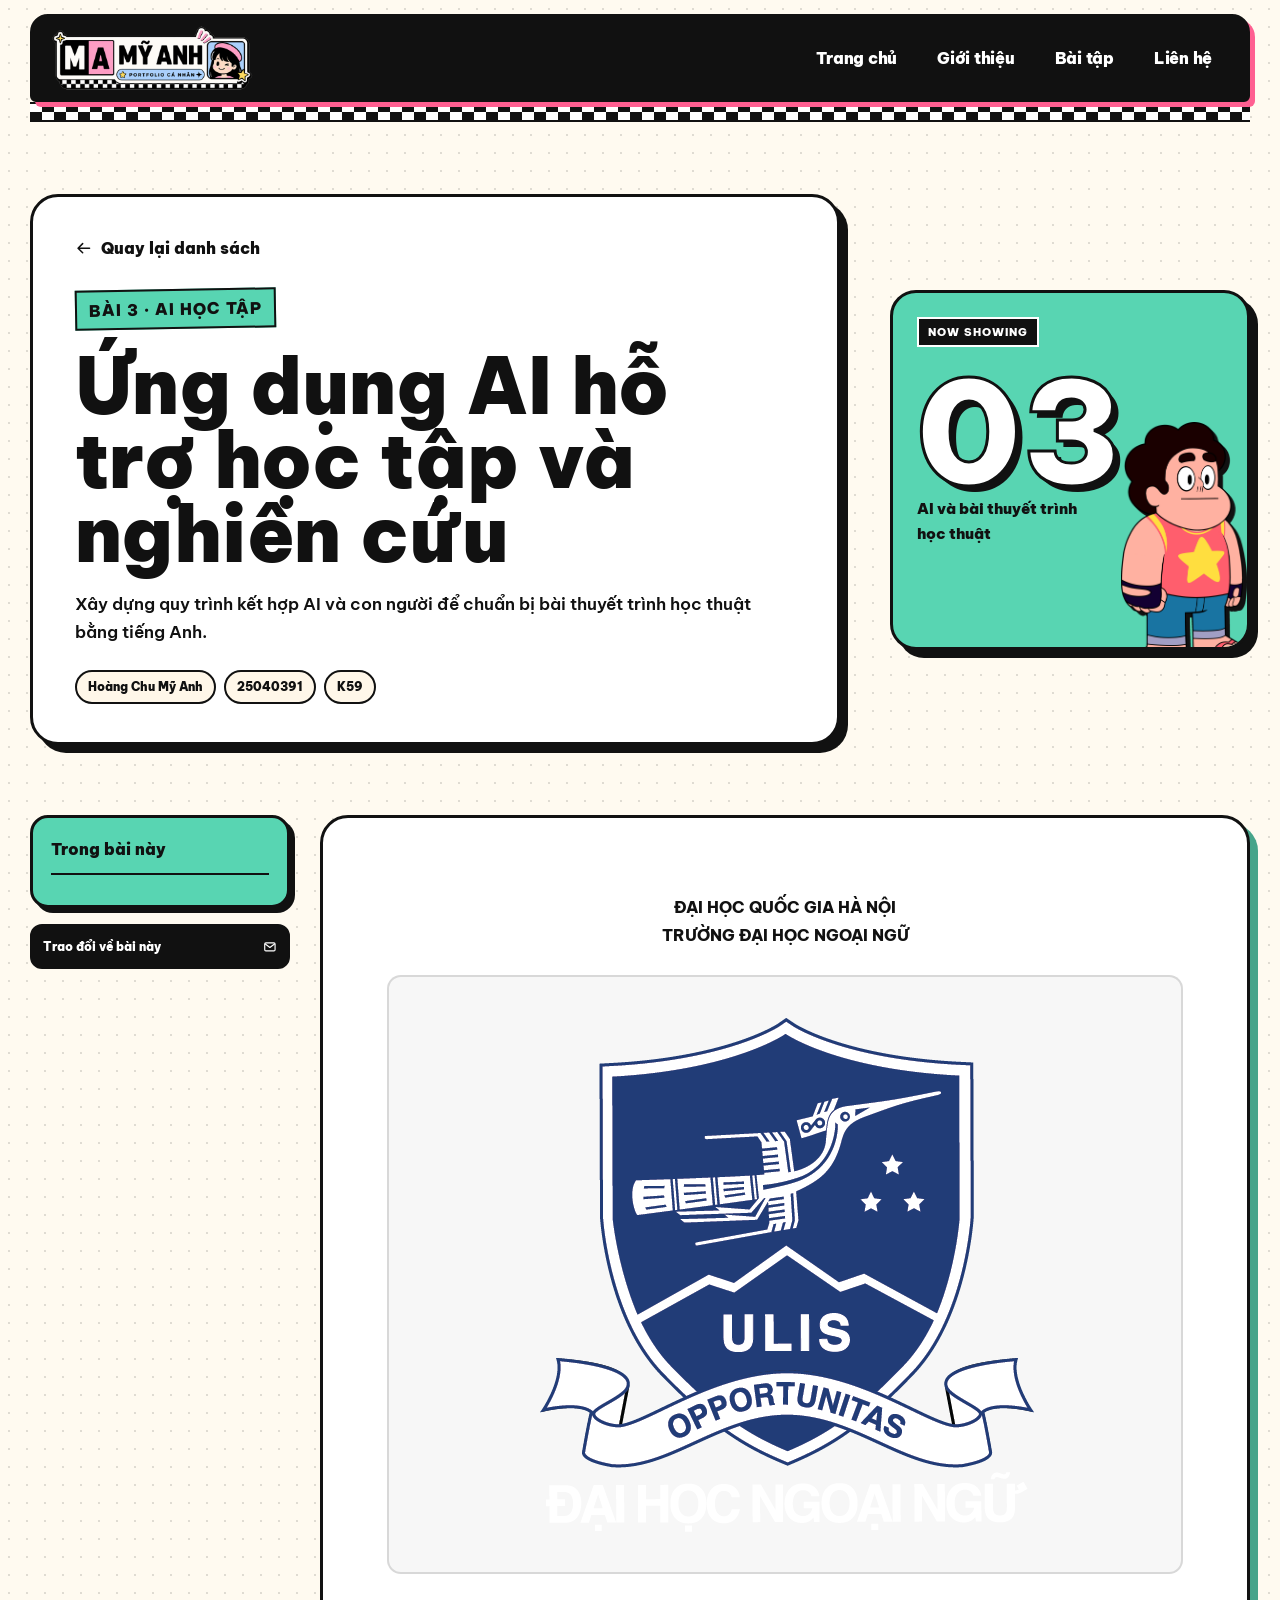
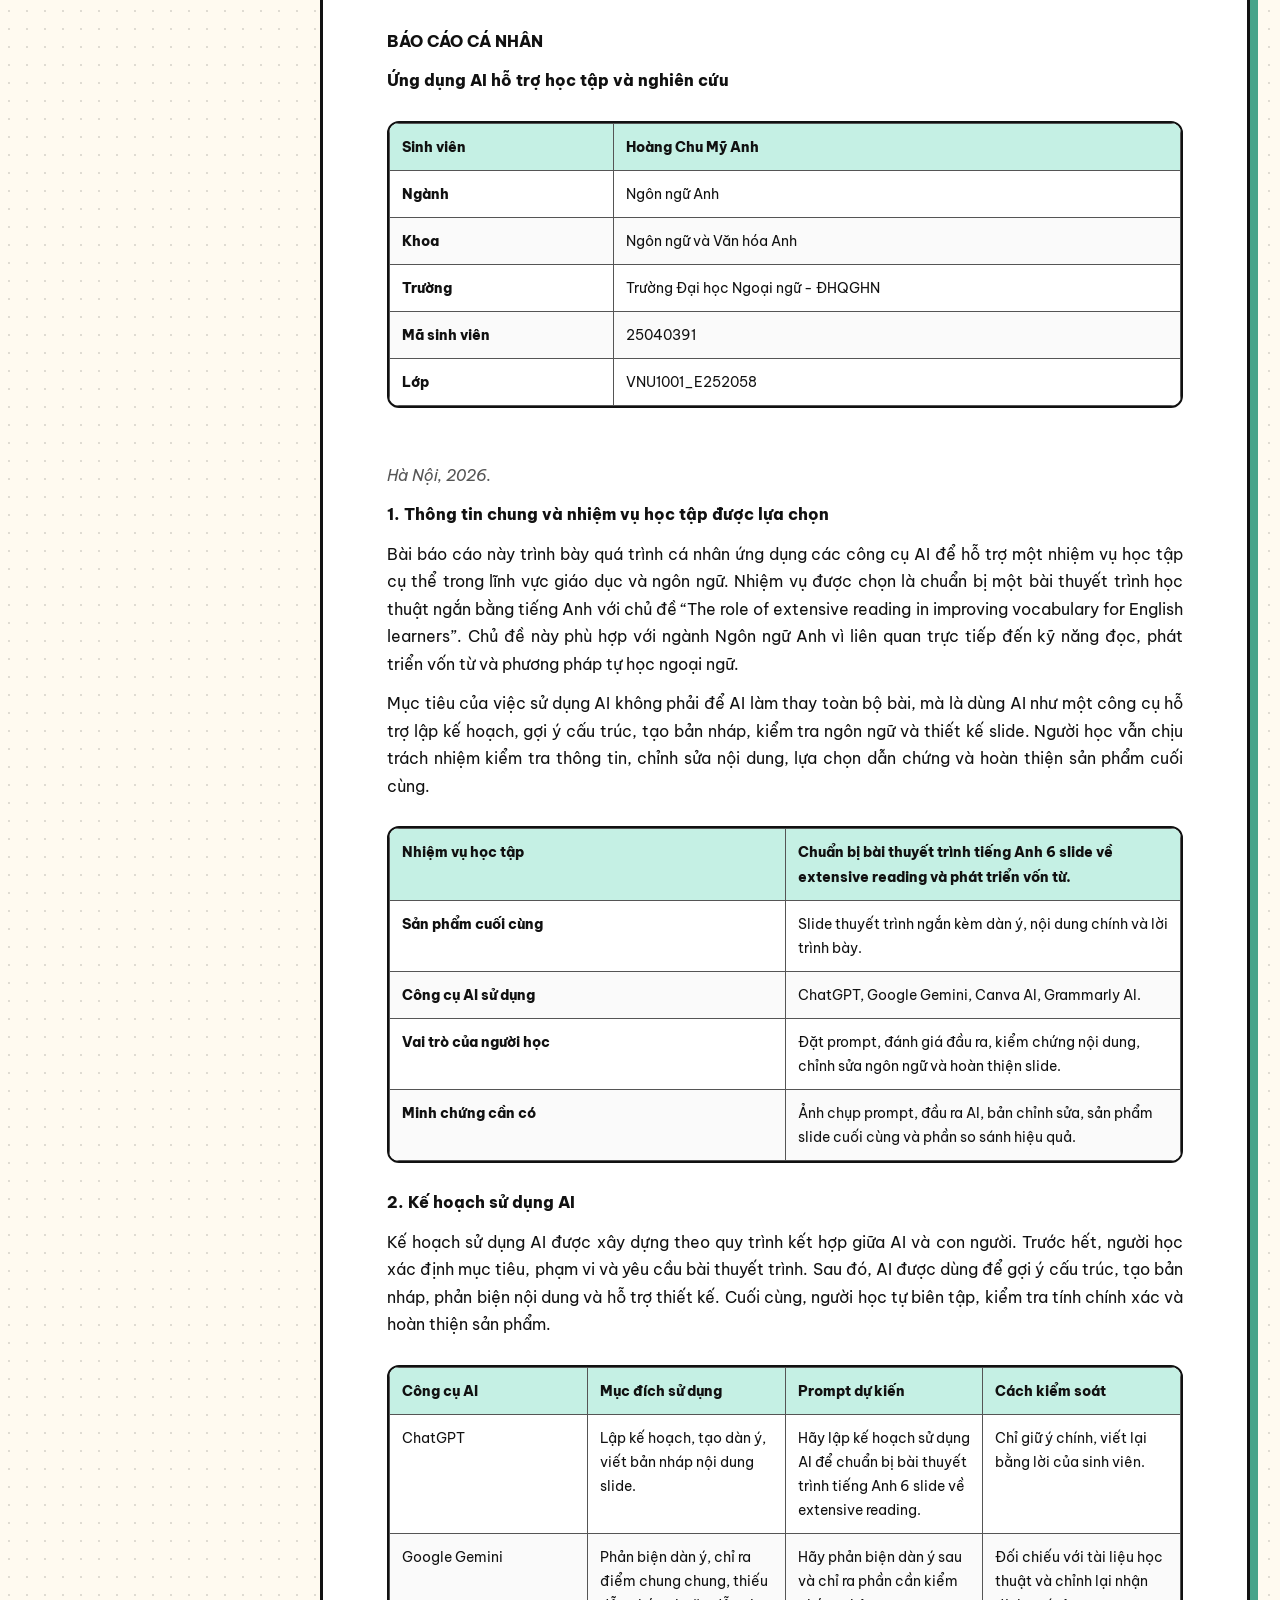
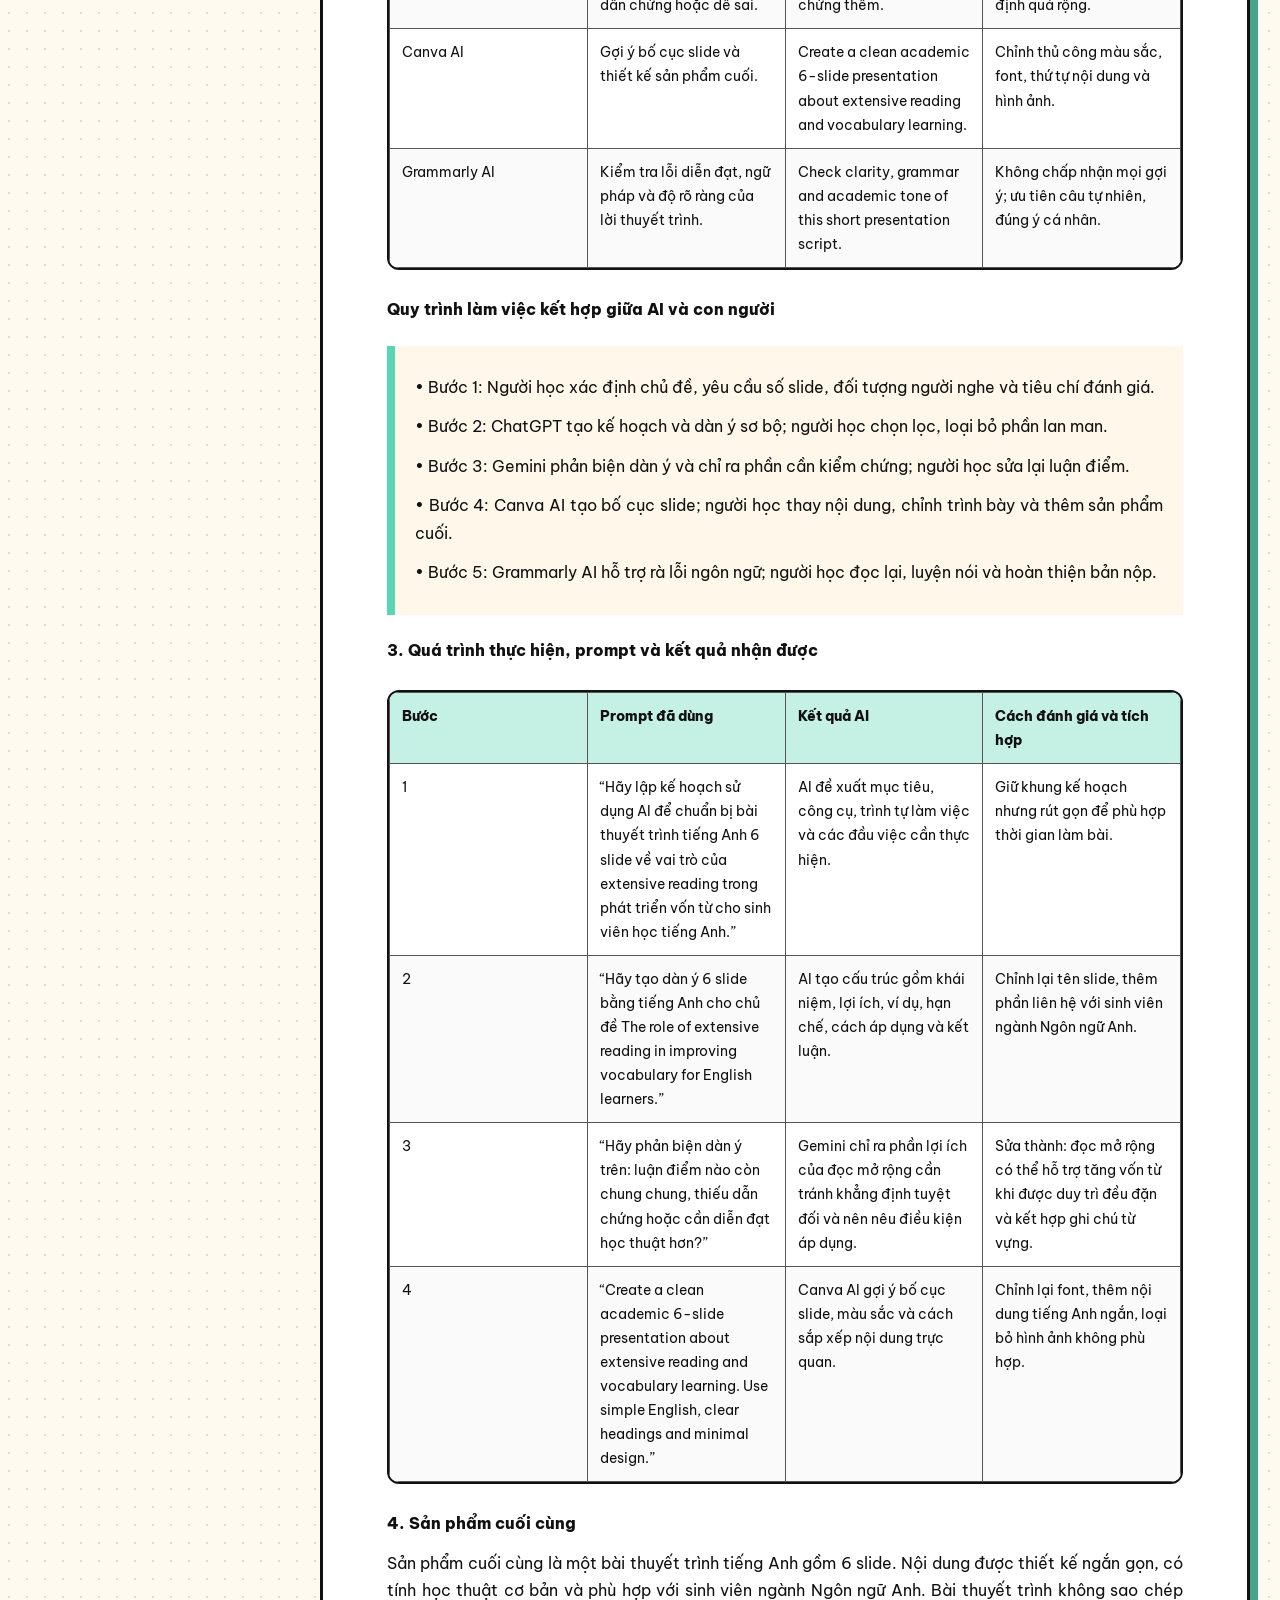
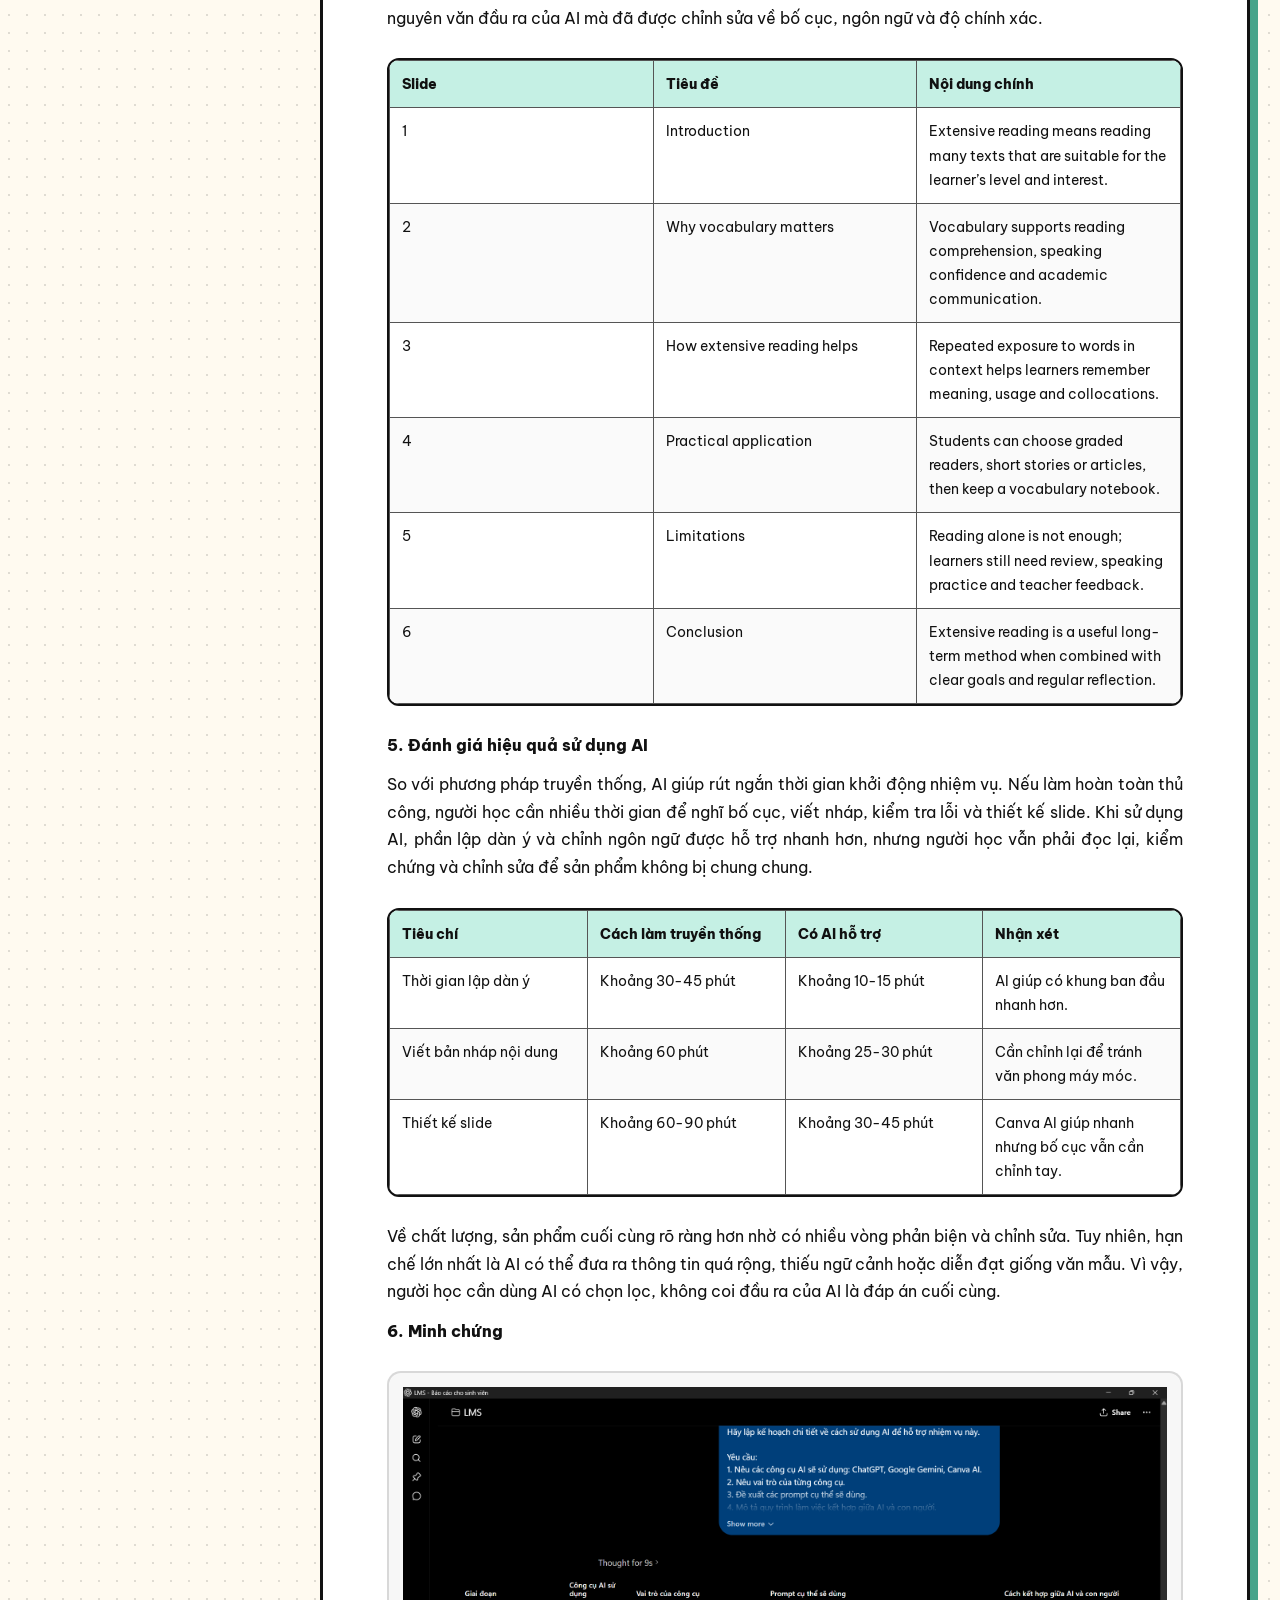
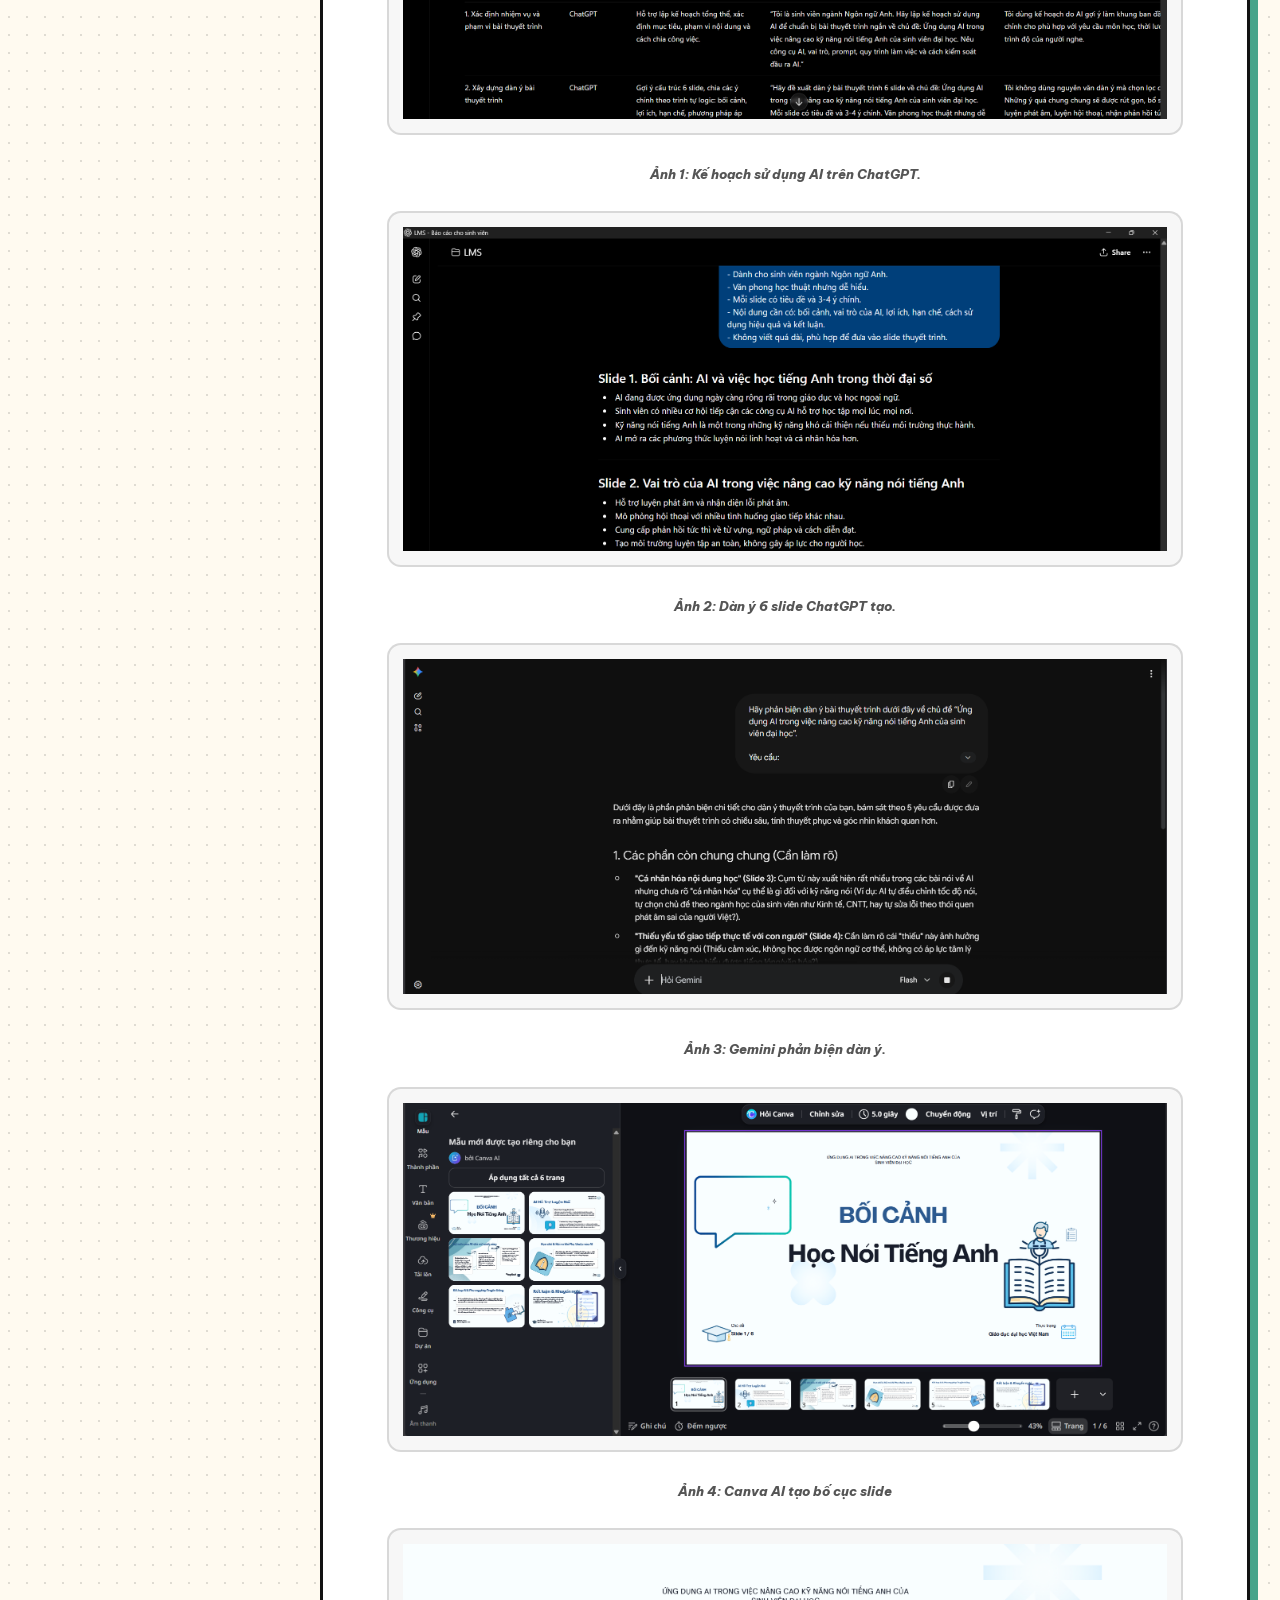
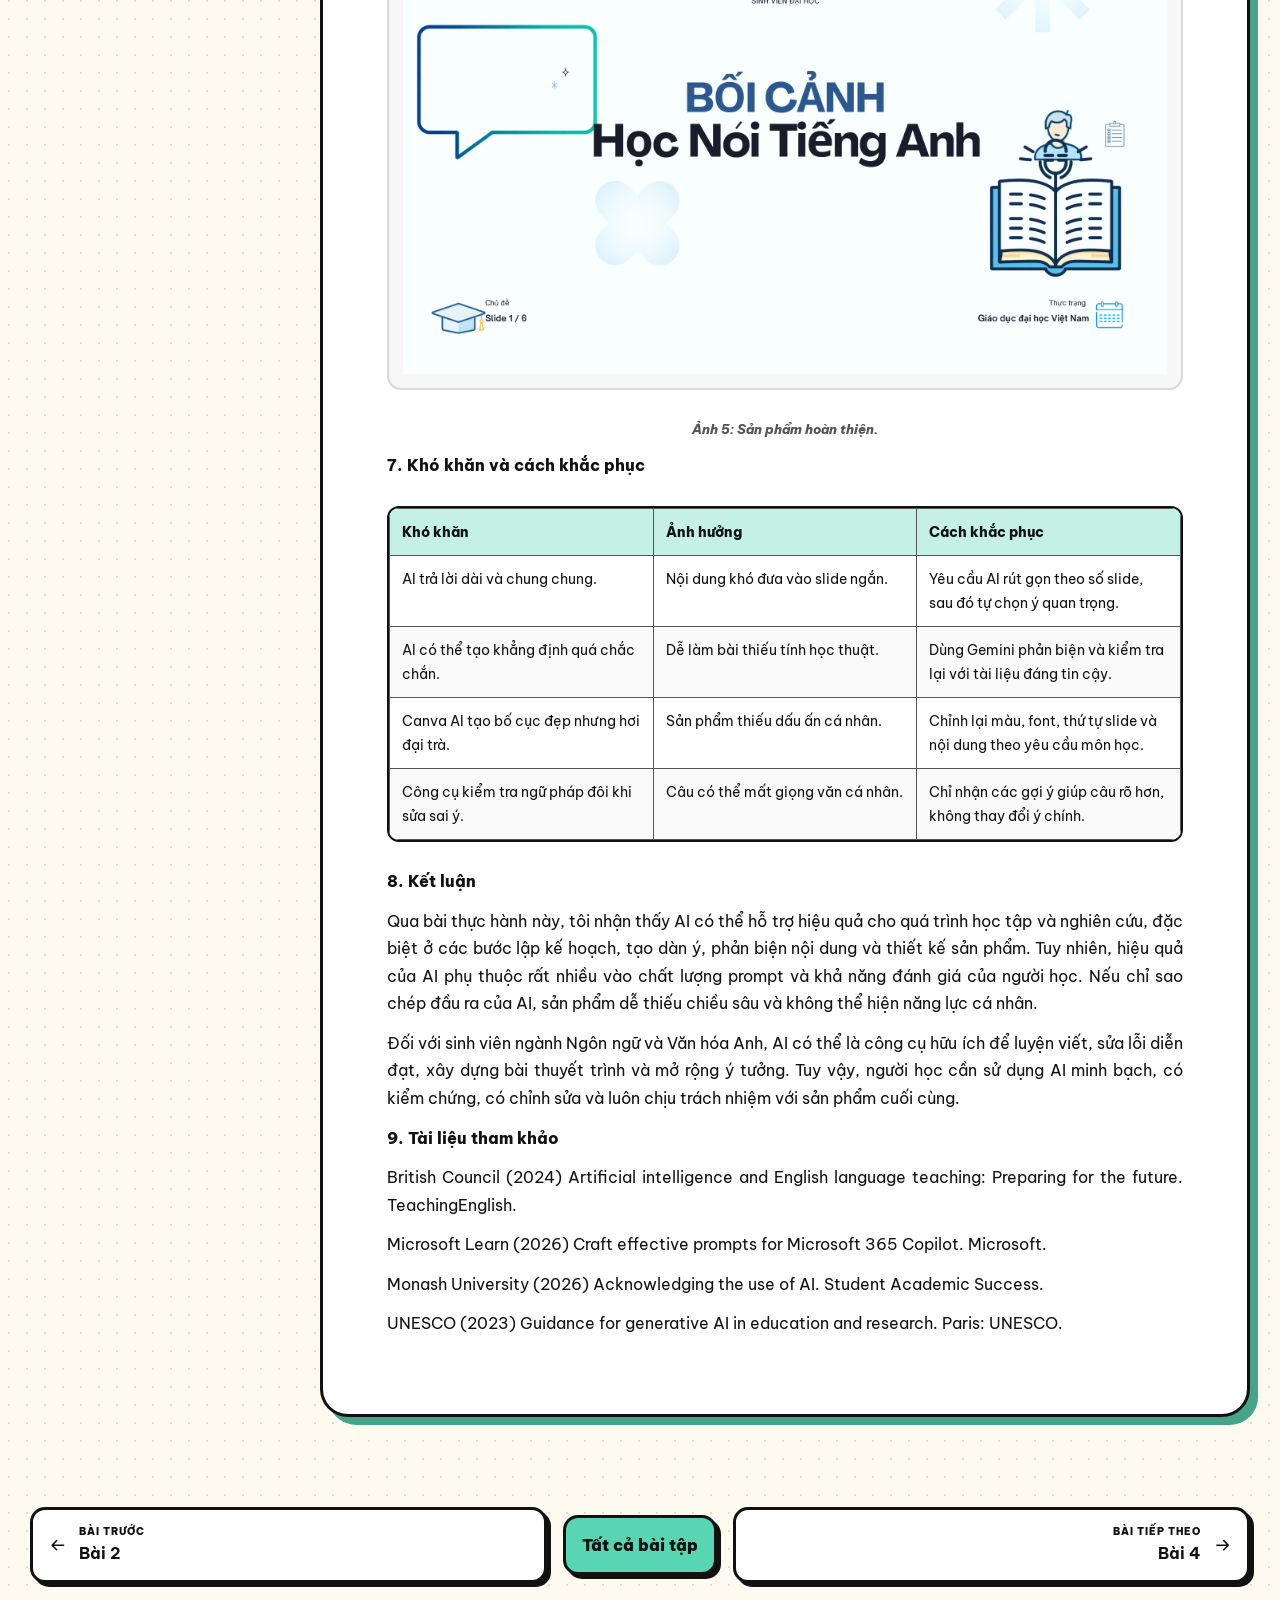
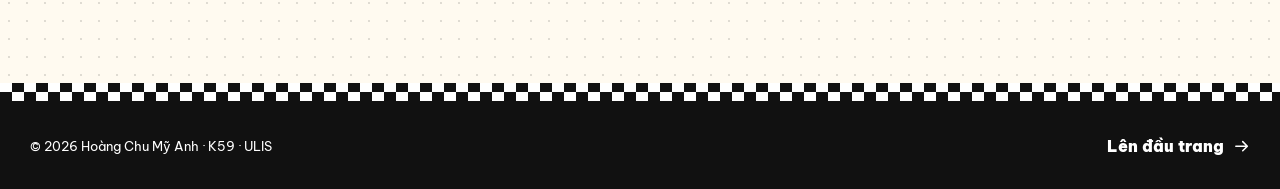
==== bai-3.html @ 29917b9f "first commit" ====
<!doctype html>
<html lang="vi">
<head>
  <meta charset="utf-8">
  <meta name="viewport" content="width=device-width, initial-scale=1">
  <meta name="description" content="Bài 3: Ứng dụng AI hỗ trợ học tập và nghiên cứu - Portfolio Hoàng Chu Mỹ Anh.">
  <meta name="theme-color" content="#ff5f91">
  <title>Bài 3 · Ứng dụng AI hỗ trợ học tập và nghiên cứu | Hoàng Chu Mỹ Anh</title>
  <link rel="icon" href="assets/brand/favicon.svg" type="image/svg+xml">
  <link rel="preconnect" href="https://fonts.googleapis.com">
  <link rel="preconnect" href="https://fonts.gstatic.com" crossorigin>
  <link rel="stylesheet" href="style.css">
  <script src="script.js" defer></script>
</head>
<body class="assignment-page assignment-mint">
<a class="skip-link" href="#main">Bỏ qua điều hướng</a>

<header class="site-header" id="top">
  <a class="brand" href="index.html" aria-label="Trang chủ Hoàng Chu Mỹ Anh"><img src="assets/brand/logo-my-anh.png" alt="Mỹ Anh Portfolio Network"></a>
  <button class="menu-button" type="button" aria-expanded="false" aria-controls="site-nav" aria-label="Mở menu"><svg viewBox="0 0 24 24" aria-hidden="true"><path d="M4 7h16M4 12h16M4 17h16"/></svg></button>
  <nav class="nav-links" id="site-nav" aria-label="Điều hướng chính">
    <a href="index.html#trang-chu">Trang chủ</a>
    <a href="index.html#gioi-thieu">Giới thiệu</a>
    <a href="index.html#bai-tap">Bài tập</a>
    <a href="index.html#lien-he">Liên hệ</a>
  </nav>
</header>
<div class="checker-line" aria-hidden="true"></div>

<main id="main">
  <section class="assignment-hero section-shell">
    <div class="assignment-hero-copy reveal">
      <a class="back-link" href="index.html#bai-tap"><svg viewBox="0 0 24 24" aria-hidden="true"><path d="M19 12H5M10 6l-6 6 6 6"/></svg> Quay lại danh sách</a>
      <span class="assignment-badge">Bài 3 · AI học tập</span>
      <h1>Ứng dụng AI hỗ trợ học tập và nghiên cứu</h1>
      <p>Xây dựng quy trình kết hợp AI và con người để chuẩn bị bài thuyết trình học thuật bằng tiếng Anh.</p>
      <div class="assignment-meta"><span>Hoàng Chu Mỹ Anh</span><span>25040391</span><span>K59</span></div>
    </div>
    <div class="assignment-channel-card reveal" style="--delay:90ms">
      <span class="channel-now">NOW SHOWING</span>
      <strong>03</strong>
      <small>AI và bài thuyết trình học thuật</small>
      <img src="assets/characters/steven.png" alt="" aria-hidden="true">
    </div>
  </section>

  <div class="article-layout section-shell">
    <aside class="article-sidebar reveal">
      <div class="sidebar-box">
        <span class="sidebar-title">Trong bài này</span>
        <nav class="toc" data-toc aria-label="Mục lục bài"></nav>
      </div>
      <a class="sidebar-email" href="mailto:hwangchuie957@gmail.com">Trao đổi về bài này <svg viewBox="0 0 24 24" aria-hidden="true"><rect x="3" y="5" width="18" height="14" rx="2"/><path d="m4 7 8 6 8-6"/></svg></a>
    </aside>
    <article class="report-content reveal" data-report>
      <p><strong>ĐẠI HỌC QUỐC GIA HÀ NỘI<br/>
TRƯỜNG ĐẠI HỌC NGOẠI NGỮ</strong></p>
<figure class="report-figure"><img alt="Ý nghĩa Logo ULIS – Trường Đại học Ngoại ngữ – Đại học Quốc gia Hà Nội" decoding="async" loading="lazy" src="assets/docs/bai-3/media/image1.png" style="max-width:100%;height:auto;"/></figure>
<p><strong><br/>
BÁO CÁO CÁ NHÂN</strong></p>
<p><strong>Ứng dụng AI hỗ trợ học tập và nghiên cứu</strong></p>
<div class="table-scroll"><table>
<colgroup>
<col style="width: 28%"/>
<col style="width: 71%"/>
</colgroup>
<thead>
<tr class="header">
<th><strong>Sinh viên</strong></th>
<th>Hoàng Chu Mỹ Anh</th>
</tr>
</thead>
<tbody>
<tr class="odd">
<td><strong>Ngành</strong></td>
<td>Ngôn ngữ Anh</td>
</tr>
<tr class="even">
<td><strong>Khoa</strong></td>
<td>Ngôn ngữ và Văn hóa Anh</td>
</tr>
<tr class="odd">
<td><strong>Trường</strong></td>
<td>Trường Đại học Ngoại ngữ - ĐHQGHN</td>
</tr>
<tr class="even">
<td><strong>Mã sinh viên</strong></td>
<td>25040391</td>
</tr>
<tr class="odd">
<td><strong>Lớp</strong></td>
<td>VNU1001_E252058</td>
</tr>
</tbody>
</table></div>
<p><em><br/>
Hà Nội, 2026.</em></p>
<p><strong>1. Thông tin chung và nhiệm vụ học tập được lựa
chọn</strong></p>
<p>Bài báo cáo này trình bày quá trình cá nhân ứng dụng các công cụ AI
để hỗ trợ một nhiệm vụ học tập cụ thể trong lĩnh vực giáo dục và ngôn
ngữ. Nhiệm vụ được chọn là chuẩn bị một bài thuyết trình học thuật ngắn
bằng tiếng Anh với chủ đề “The role of extensive reading in improving
vocabulary for English learners”. Chủ đề này phù hợp với ngành Ngôn ngữ
Anh vì liên quan trực tiếp đến kỹ năng đọc, phát triển vốn từ và phương
pháp tự học ngoại ngữ.</p>
<p>Mục tiêu của việc sử dụng AI không phải để AI làm thay toàn bộ bài,
mà là dùng AI như một công cụ hỗ trợ lập kế hoạch, gợi ý cấu trúc, tạo
bản nháp, kiểm tra ngôn ngữ và thiết kế slide. Người học vẫn chịu trách
nhiệm kiểm tra thông tin, chỉnh sửa nội dung, lựa chọn dẫn chứng và hoàn
thiện sản phẩm cuối cùng.</p>
<div class="table-scroll"><table>
<colgroup>
<col style="width: 50%"/>
<col style="width: 50%"/>
</colgroup>
<thead>
<tr class="header">
<th><strong>Nhiệm vụ học tập</strong></th>
<th>Chuẩn bị bài thuyết trình tiếng Anh 6 slide về extensive reading và
phát triển vốn từ.</th>
</tr>
</thead>
<tbody>
<tr class="odd">
<td><strong>Sản phẩm cuối cùng</strong></td>
<td>Slide thuyết trình ngắn kèm dàn ý, nội dung chính và lời trình
bày.</td>
</tr>
<tr class="even">
<td><strong>Công cụ AI sử dụng</strong></td>
<td>ChatGPT, Google Gemini, Canva AI, Grammarly AI.</td>
</tr>
<tr class="odd">
<td><strong>Vai trò của người học</strong></td>
<td>Đặt prompt, đánh giá đầu ra, kiểm chứng nội dung, chỉnh sửa ngôn ngữ
và hoàn thiện slide.</td>
</tr>
<tr class="even">
<td><strong>Minh chứng cần có</strong></td>
<td>Ảnh chụp prompt, đầu ra AI, bản chỉnh sửa, sản phẩm slide cuối cùng
và phần so sánh hiệu quả.</td>
</tr>
</tbody>
</table></div>
<p><strong>2. Kế hoạch sử dụng AI</strong></p>
<p>Kế hoạch sử dụng AI được xây dựng theo quy trình kết hợp giữa AI và
con người. Trước hết, người học xác định mục tiêu, phạm vi và yêu cầu
bài thuyết trình. Sau đó, AI được dùng để gợi ý cấu trúc, tạo bản nháp,
phản biện nội dung và hỗ trợ thiết kế. Cuối cùng, người học tự biên tập,
kiểm tra tính chính xác và hoàn thiện sản phẩm.</p>
<div class="table-scroll"><table>
<colgroup>
<col style="width: 25%"/>
<col style="width: 25%"/>
<col style="width: 25%"/>
<col style="width: 25%"/>
</colgroup>
<thead>
<tr class="header">
<th><strong>Công cụ AI</strong></th>
<th><strong>Mục đích sử dụng</strong></th>
<th><strong>Prompt dự kiến</strong></th>
<th><strong>Cách kiểm soát</strong></th>
</tr>
</thead>
<tbody>
<tr class="odd">
<td>ChatGPT</td>
<td>Lập kế hoạch, tạo dàn ý, viết bản nháp nội dung slide.</td>
<td>Hãy lập kế hoạch sử dụng AI để chuẩn bị bài thuyết trình tiếng Anh 6
slide về extensive reading.</td>
<td>Chỉ giữ ý chính, viết lại bằng lời của sinh viên.</td>
</tr>
<tr class="even">
<td>Google Gemini</td>
<td>Phản biện dàn ý, chỉ ra điểm chung chung, thiếu dẫn chứng hoặc dễ
sai.</td>
<td>Hãy phản biện dàn ý sau và chỉ ra phần cần kiểm chứng thêm.</td>
<td>Đối chiếu với tài liệu học thuật và chỉnh lại nhận định quá
rộng.</td>
</tr>
<tr class="odd">
<td>Canva AI</td>
<td>Gợi ý bố cục slide và thiết kế sản phẩm cuối.</td>
<td>Create a clean academic 6-slide presentation about extensive reading
and vocabulary learning.</td>
<td>Chỉnh thủ công màu sắc, font, thứ tự nội dung và hình ảnh.</td>
</tr>
<tr class="even">
<td>Grammarly AI</td>
<td>Kiểm tra lỗi diễn đạt, ngữ pháp và độ rõ ràng của lời thuyết
trình.</td>
<td>Check clarity, grammar and academic tone of this short presentation
script.</td>
<td>Không chấp nhận mọi gợi ý; ưu tiên câu tự nhiên, đúng ý cá
nhân.</td>
</tr>
</tbody>
</table></div>
<p><strong>Quy trình làm việc kết hợp giữa AI và con người</strong></p>
<blockquote>
<p>• Bước 1: Người học xác định chủ đề, yêu cầu số slide, đối tượng
người nghe và tiêu chí đánh giá.</p>
<p>• Bước 2: ChatGPT tạo kế hoạch và dàn ý sơ bộ; người học chọn lọc,
loại bỏ phần lan man.</p>
<p>• Bước 3: Gemini phản biện dàn ý và chỉ ra phần cần kiểm chứng; người
học sửa lại luận điểm.</p>
<p>• Bước 4: Canva AI tạo bố cục slide; người học thay nội dung, chỉnh
trình bày và thêm sản phẩm cuối.</p>
<p>• Bước 5: Grammarly AI hỗ trợ rà lỗi ngôn ngữ; người học đọc lại,
luyện nói và hoàn thiện bản nộp.</p>
</blockquote>
<p><strong>3. Quá trình thực hiện, prompt và kết quả nhận
được</strong></p>
<div class="table-scroll"><table>
<colgroup>
<col style="width: 25%"/>
<col style="width: 25%"/>
<col style="width: 25%"/>
<col style="width: 25%"/>
</colgroup>
<thead>
<tr class="header">
<th><strong>Bước</strong></th>
<th><strong>Prompt đã dùng</strong></th>
<th><strong>Kết quả AI</strong></th>
<th><strong>Cách đánh giá và tích hợp</strong></th>
</tr>
</thead>
<tbody>
<tr class="odd">
<td>1</td>
<td>“Hãy lập kế hoạch sử dụng AI để chuẩn bị bài thuyết trình tiếng Anh
6 slide về vai trò của extensive reading trong phát triển vốn từ cho
sinh viên học tiếng Anh.”</td>
<td>AI đề xuất mục tiêu, công cụ, trình tự làm việc và các đầu việc cần
thực hiện.</td>
<td>Giữ khung kế hoạch nhưng rút gọn để phù hợp thời gian làm bài.</td>
</tr>
<tr class="even">
<td>2</td>
<td>“Hãy tạo dàn ý 6 slide bằng tiếng Anh cho chủ đề The role of
extensive reading in improving vocabulary for English learners.”</td>
<td>AI tạo cấu trúc gồm khái niệm, lợi ích, ví dụ, hạn chế, cách áp dụng
và kết luận.</td>
<td>Chỉnh lại tên slide, thêm phần liên hệ với sinh viên ngành Ngôn ngữ
Anh.</td>
</tr>
<tr class="odd">
<td>3</td>
<td>“Hãy phản biện dàn ý trên: luận điểm nào còn chung chung, thiếu dẫn
chứng hoặc cần diễn đạt học thuật hơn?”</td>
<td>Gemini chỉ ra phần lợi ích của đọc mở rộng cần tránh khẳng định
tuyệt đối và nên nêu điều kiện áp dụng.</td>
<td>Sửa thành: đọc mở rộng có thể hỗ trợ tăng vốn từ khi được duy trì
đều đặn và kết hợp ghi chú từ vựng.</td>
</tr>
<tr class="even">
<td>4</td>
<td>“Create a clean academic 6-slide presentation about extensive
reading and vocabulary learning. Use simple English, clear headings and
minimal design.”</td>
<td>Canva AI gợi ý bố cục slide, màu sắc và cách sắp xếp nội dung trực
quan.</td>
<td>Chỉnh lại font, thêm nội dung tiếng Anh ngắn, loại bỏ hình ảnh không
phù hợp.</td>
</tr>
</tbody>
</table></div>
<p><strong>4. Sản phẩm cuối cùng</strong></p>
<p>Sản phẩm cuối cùng là một bài thuyết trình tiếng Anh gồm 6 slide. Nội
dung được thiết kế ngắn gọn, có tính học thuật cơ bản và phù hợp với
sinh viên ngành Ngôn ngữ Anh. Bài thuyết trình không sao chép nguyên văn
đầu ra của AI mà đã được chỉnh sửa về bố cục, ngôn ngữ và độ chính
xác.</p>
<div class="table-scroll"><table>
<colgroup>
<col style="width: 33%"/>
<col style="width: 33%"/>
<col style="width: 33%"/>
</colgroup>
<thead>
<tr class="header">
<th><strong>Slide</strong></th>
<th><strong>Tiêu đề</strong></th>
<th><strong>Nội dung chính</strong></th>
</tr>
</thead>
<tbody>
<tr class="odd">
<td>1</td>
<td>Introduction</td>
<td>Extensive reading means reading many texts that are suitable for the
learner’s level and interest.</td>
</tr>
<tr class="even">
<td>2</td>
<td>Why vocabulary matters</td>
<td>Vocabulary supports reading comprehension, speaking confidence and
academic communication.</td>
</tr>
<tr class="odd">
<td>3</td>
<td>How extensive reading helps</td>
<td>Repeated exposure to words in context helps learners remember
meaning, usage and collocations.</td>
</tr>
<tr class="even">
<td>4</td>
<td>Practical application</td>
<td>Students can choose graded readers, short stories or articles, then
keep a vocabulary notebook.</td>
</tr>
<tr class="odd">
<td>5</td>
<td>Limitations</td>
<td>Reading alone is not enough; learners still need review, speaking
practice and teacher feedback.</td>
</tr>
<tr class="even">
<td>6</td>
<td>Conclusion</td>
<td>Extensive reading is a useful long-term method when combined with
clear goals and regular reflection.</td>
</tr>
</tbody>
</table></div>
<p><strong>5. Đánh giá hiệu quả sử dụng AI</strong></p>
<p>So với phương pháp truyền thống, AI giúp rút ngắn thời gian khởi động
nhiệm vụ. Nếu làm hoàn toàn thủ công, người học cần nhiều thời gian để
nghĩ bố cục, viết nháp, kiểm tra lỗi và thiết kế slide. Khi sử dụng AI,
phần lập dàn ý và chỉnh ngôn ngữ được hỗ trợ nhanh hơn, nhưng người học
vẫn phải đọc lại, kiểm chứng và chỉnh sửa để sản phẩm không bị chung
chung.</p>
<div class="table-scroll"><table>
<colgroup>
<col style="width: 25%"/>
<col style="width: 25%"/>
<col style="width: 25%"/>
<col style="width: 25%"/>
</colgroup>
<thead>
<tr class="header">
<th><strong>Tiêu chí</strong></th>
<th><strong>Cách làm truyền thống</strong></th>
<th><strong>Có AI hỗ trợ</strong></th>
<th><strong>Nhận xét</strong></th>
</tr>
</thead>
<tbody>
<tr class="odd">
<td>Thời gian lập dàn ý</td>
<td>Khoảng 30-45 phút</td>
<td>Khoảng 10-15 phút</td>
<td>AI giúp có khung ban đầu nhanh hơn.</td>
</tr>
<tr class="even">
<td>Viết bản nháp nội dung</td>
<td>Khoảng 60 phút</td>
<td>Khoảng 25-30 phút</td>
<td>Cần chỉnh lại để tránh văn phong máy móc.</td>
</tr>
<tr class="odd">
<td>Thiết kế slide</td>
<td>Khoảng 60-90 phút</td>
<td>Khoảng 30-45 phút</td>
<td>Canva AI giúp nhanh nhưng bố cục vẫn cần chỉnh tay.</td>
</tr>
</tbody>
</table></div>
<p>Về chất lượng, sản phẩm cuối cùng rõ ràng hơn nhờ có nhiều vòng phản
biện và chỉnh sửa. Tuy nhiên, hạn chế lớn nhất là AI có thể đưa ra thông
tin quá rộng, thiếu ngữ cảnh hoặc diễn đạt giống văn mẫu. Vì vậy, người
học cần dùng AI có chọn lọc, không coi đầu ra của AI là đáp án cuối
cùng.</p>
<p><strong>6. Minh chứng</strong></p>
<figure class="report-figure"><img alt="Minh chứng Bài 3" decoding="async" loading="lazy" src="assets/docs/bai-3/media/image2.png" style="max-width:100%;height:auto;"/></figure>
<p class="report-caption"><em>Ảnh 1: Kế hoạch sử dụng AI trên ChatGPT.</em></p>
<figure class="report-figure"><img alt="Minh chứng Bài 3" decoding="async" loading="lazy" src="assets/docs/bai-3/media/image3.png" style="max-width:100%;height:auto;"/></figure>
<p class="report-caption"><em>Ảnh 2: Dàn ý 6 slide ChatGPT tạo.</em></p>
<figure class="report-figure"><img alt="Minh chứng Bài 3" decoding="async" loading="lazy" src="assets/docs/bai-3/media/image4.png" style="max-width:100%;height:auto;"/></figure>
<p class="report-caption"><em>Ảnh 3: Gemini phản biện dàn ý.</em></p>
<figure class="report-figure"><img alt="Minh chứng Bài 3" decoding="async" loading="lazy" src="assets/docs/bai-3/media/image5.png" style="max-width:100%;height:auto;"/></figure>
<p class="report-caption"><em>Ảnh 4: Canva AI tạo bố cục slide</em></p>
<figure class="report-figure"><img alt="Minh chứng Bài 3" decoding="async" loading="lazy" src="assets/docs/bai-3/media/image6.png" style="max-width:100%;height:auto;"/></figure>
<p class="report-caption"><em>Ảnh 5: Sản phẩm hoàn thiện.</em></p>
<p><strong>7. Khó khăn và cách khắc phục</strong></p>
<div class="table-scroll"><table>
<colgroup>
<col style="width: 33%"/>
<col style="width: 33%"/>
<col style="width: 33%"/>
</colgroup>
<thead>
<tr class="header">
<th><strong>Khó khăn</strong></th>
<th><strong>Ảnh hưởng</strong></th>
<th><strong>Cách khắc phục</strong></th>
</tr>
</thead>
<tbody>
<tr class="odd">
<td>AI trả lời dài và chung chung.</td>
<td>Nội dung khó đưa vào slide ngắn.</td>
<td>Yêu cầu AI rút gọn theo số slide, sau đó tự chọn ý quan trọng.</td>
</tr>
<tr class="even">
<td>AI có thể tạo khẳng định quá chắc chắn.</td>
<td>Dễ làm bài thiếu tính học thuật.</td>
<td>Dùng Gemini phản biện và kiểm tra lại với tài liệu đáng tin
cậy.</td>
</tr>
<tr class="odd">
<td>Canva AI tạo bố cục đẹp nhưng hơi đại trà.</td>
<td>Sản phẩm thiếu dấu ấn cá nhân.</td>
<td>Chỉnh lại màu, font, thứ tự slide và nội dung theo yêu cầu môn
học.</td>
</tr>
<tr class="even">
<td>Công cụ kiểm tra ngữ pháp đôi khi sửa sai ý.</td>
<td>Câu có thể mất giọng văn cá nhân.</td>
<td>Chỉ nhận các gợi ý giúp câu rõ hơn, không thay đổi ý chính.</td>
</tr>
</tbody>
</table></div>
<p><strong>8. Kết luận</strong></p>
<p>Qua bài thực hành này, tôi nhận thấy AI có thể hỗ trợ hiệu quả cho
quá trình học tập và nghiên cứu, đặc biệt ở các bước lập kế hoạch, tạo
dàn ý, phản biện nội dung và thiết kế sản phẩm. Tuy nhiên, hiệu quả của
AI phụ thuộc rất nhiều vào chất lượng prompt và khả năng đánh giá của
người học. Nếu chỉ sao chép đầu ra của AI, sản phẩm dễ thiếu chiều sâu
và không thể hiện năng lực cá nhân.</p>
<p>Đối với sinh viên ngành Ngôn ngữ và Văn hóa Anh, AI có thể là công cụ
hữu ích để luyện viết, sửa lỗi diễn đạt, xây dựng bài thuyết trình và mở
rộng ý tưởng. Tuy vậy, người học cần sử dụng AI minh bạch, có kiểm
chứng, có chỉnh sửa và luôn chịu trách nhiệm với sản phẩm cuối cùng.</p>
<p><strong>9. Tài liệu tham khảo</strong></p>
<p>British Council (2024) Artificial intelligence and English language
teaching: Preparing for the future. TeachingEnglish.</p>
<p>Microsoft Learn (2026) Craft effective prompts for Microsoft 365
Copilot. Microsoft.</p>
<p>Monash University (2026) Acknowledging the use of AI. Student
Academic Success.</p>
<p>UNESCO (2023) Guidance for generative AI in education and research.
Paris: UNESCO.</p>

    </article>
  </div>

  <nav class="assignment-pagination section-shell" aria-label="Chuyển bài">
    <a href="bai-2.html"><svg viewBox="0 0 24 24" aria-hidden="true"><path d="M19 12H5M10 6l-6 6 6 6"/></svg><span><small>Bài trước</small><strong>Bài 2</strong></span></a>
    <a href="index.html#bai-tap" class="all-projects"><span>Tất cả bài tập</span></a>
    <a href="bai-4.html"><span><small>Bài tiếp theo</small><strong>Bài 4</strong></span><svg viewBox="0 0 24 24" aria-hidden="true"><path d="M5 12h14M14 6l6 6-6 6"/></svg></a>
  </nav>
</main>
<footer class="site-footer">
  <div class="footer-checker" aria-hidden="true"></div>
  <div class="footer-inner"><p>© <span data-year></span> Hoàng Chu Mỹ Anh · K59 · ULIS</p><a href="#top">Lên đầu trang <svg viewBox="0 0 24 24" aria-hidden="true"><path d="M5 12h14M14 6l6 6-6 6"/></svg></a></div>
</footer>
<div class="lightbox" data-lightbox hidden role="dialog" aria-modal="true" aria-label="Xem ảnh minh chứng">
  <button type="button" class="lightbox-close" aria-label="Đóng ảnh"><svg viewBox="0 0 24 24" aria-hidden="true"><path d="m6 6 12 12M18 6 6 18"/></svg></button>
  <img alt="Ảnh minh chứng phóng to">
</div>
</body>
</html>
---- style.css ----
@import url("https://fonts.googleapis.com/css2?family=Be+Vietnam+Pro:wght@400;500;600;700;800;900&display=swap");


:root{
  --ink:#111111; --paper:#fffaf0; --cream:#fff7e9; --white:#ffffff;
  --pink:#ff5f91; --pink-soft:#ffb8cf; --yellow:#ffd84d; --yellow-soft:#fff1a8;
  --mint:#58d5b2; --mint-soft:#bff4e5; --blue:#59a9ff; --blue-soft:#c9e5ff;
  --purple:#a985f5; --purple-soft:#ddd0ff; --orange:#ff9b50; --orange-soft:#ffd0ac;
  --red:#f44f63; --shadow:8px 8px 0 var(--ink); --border:3px solid var(--ink);
  --radius:24px; --max:1220px;
}
*{box-sizing:border-box}
html{scroll-behavior:smooth}
body{margin:0;background:var(--paper);color:var(--ink);font-family:var(--font-body);line-height:1.65;overflow-x:hidden;background-image:radial-gradient(#1112 1px,transparent 1px);background-size:18px 18px}
img{max-width:100%}
a{color:inherit}
button,a{touch-action:manipulation}
button{font:inherit}
svg{width:1.15em;height:1.15em;fill:none;stroke:currentColor;stroke-width:2;stroke-linecap:round;stroke-linejoin:round}
.skip-link{position:fixed;left:12px;top:12px;transform:translateY(-180%);z-index:9999;background:#fff;border:var(--border);padding:10px 16px;font-weight:800}
.skip-link:focus{transform:translateY(0)}
.site-header{position:sticky;top:0;z-index:1000;max-width:var(--max);margin:14px auto 0;display:flex;align-items:center;justify-content:space-between;gap:28px;padding:8px 18px;background:var(--ink);color:white;border:var(--border);border-radius:18px 18px 6px 6px;box-shadow:5px 5px 0 #ff5f91}
.brand{display:flex;align-items:center;gap:12px;text-decoration:none;min-width:max-content}
.brand-cn{display:grid;grid-template-columns:1fr 1fr;border:2px solid white;transform:rotate(-2deg)}
.brand-cn span{display:grid;place-items:center;width:38px;height:38px;font-family:var(--font-display);font-size:27px;line-height:1}
.brand-cn span:first-child{background:white;color:black}.brand-cn span:last-child{background:black;color:white}
.brand-copy{display:flex;flex-direction:column;line-height:1}.brand-copy b{font-family:var(--font-display);font-size:18px;letter-spacing:.8px}.brand-copy small{font-size:9px;letter-spacing:1.2px;margin-top:5px}
.nav-links{display:flex;align-items:center;gap:6px}.nav-links a{font-family:var(--font-display);text-decoration:none;padding:11px 15px;border:2px solid transparent;border-radius:10px;transition:.18s ease}.nav-links a:hover,.nav-links a:focus-visible{background:var(--pink);border-color:white;transform:translateY(-2px)}
.menu-button{display:none;width:44px;height:44px;background:var(--blue);color:var(--ink);border:2px solid white;border-radius:50%;align-items:center;justify-content:center;cursor:pointer}
.checker-line,.footer-checker{height:20px;background:repeating-conic-gradient(var(--ink) 0 25%,white 0 50%) 0/24px 24px;border-block:2px solid var(--ink)}
.checker-line{max-width:var(--max);margin:0 auto}
.section-shell{width:min(var(--max),calc(100% - 32px));margin-inline:auto}
.hero{position:relative;display:grid;grid-template-columns:minmax(0,1.32fr) minmax(330px,.68fr);gap:34px;align-items:center;padding:76px 0 90px;min-height:720px}
.hero-panel{position:relative;background:rgba(255,255,255,.95);border:var(--border);border-radius:34px 46px 30px 50px;padding:48px 50px 42px;box-shadow:var(--shadow);z-index:3;transform:rotate(-.6deg)}
.eyebrow,.kicker{display:inline-flex;align-items:center;gap:8px;font-size:12px;font-weight:900;letter-spacing:1.6px;text-transform:uppercase}.on-air-dot{width:10px;height:10px;background:var(--red);border:2px solid var(--ink);border-radius:50%;animation:pulse 1.6s infinite}
.hero h1,.assignment-hero h1,.section-heading h2,.about-strip h2,.contact h2{font-family:var(--font-display);letter-spacing:.4px;line-height:.96;margin:18px 0 24px;font-weight:900}
.hero h1{font-size:clamp(58px,7vw,104px)}.hero h1 em{color:#2759d7;font-style:normal;text-shadow:3px 3px 0 white,6px 6px 0 var(--ink)}
.hero-ribbon{display:inline-block;background:var(--ink);color:white;padding:8px 24px;font-family:var(--font-display);font-size:22px;transform:rotate(-1.5deg);clip-path:polygon(0 15%,10% 0,100% 8%,94% 92%,5% 100%)}
.hero-panel>p{max-width:690px;font-size:17px;font-weight:600;margin:24px 0 0}.hero-actions{display:flex;flex-wrap:wrap;gap:14px;margin-top:30px}
.button{display:inline-flex;align-items:center;justify-content:center;gap:10px;text-decoration:none;font-weight:900;padding:13px 18px;border:var(--border);border-radius:14px;transition:.18s ease;cursor:pointer}.button.primary{background:var(--pink);box-shadow:4px 4px 0 var(--ink)}.button.ghost{background:white}.button:hover,.button:focus-visible{transform:translate(3px,3px);box-shadow:1px 1px 0 var(--ink)}
.profile-card{position:relative;background:var(--cream);border:var(--border);border-radius:24px 24px 34px 24px;padding:64px 24px 24px;box-shadow:8px 8px 0 var(--yellow);z-index:4}.profile-clip{position:absolute;top:-18px;left:50%;width:72px;height:30px;border:var(--border);background:var(--blue);transform:translateX(-50%);border-radius:8px 8px 3px 3px}.profile-label{position:absolute;top:18px;left:50%;transform:translateX(-50%) rotate(-2deg);background:var(--pink);border:var(--border);padding:5px 22px;font-family:var(--font-display);font-size:22px;box-shadow:3px 3px 0 var(--ink)}
.profile-photo-wrap{position:relative;width:100%;aspect-ratio:4/3;border:var(--border);overflow:hidden;background:var(--blue-soft)}.profile-photo-wrap img{width:100%;height:100%;object-fit:cover;object-position:center 34%}.photo-sticker{position:absolute;right:10px;bottom:10px;background:var(--yellow);border:2px solid var(--ink);padding:5px 10px;font-family:var(--font-display);transform:rotate(5deg)}
.profile-list{display:grid;gap:0;margin:18px 0 16px}.profile-list div{display:grid;grid-template-columns:110px 1fr;gap:10px;padding:8px 2px;border-bottom:2px dashed #1115}.profile-list dt{font-size:12px;font-weight:900;text-transform:uppercase}.profile-list dd{margin:0;font-weight:800}.profile-card blockquote{margin:14px 0 0;padding:14px;border:2px solid var(--ink);background:white;border-radius:12px;font-weight:800;text-align:center}.profile-peeker{position:absolute;width:110px;right:-44px;top:36%;z-index:-1;transform:rotate(6deg)}
.character{position:absolute;pointer-events:none;z-index:2;filter:drop-shadow(4px 5px 0 #111)}.character-darwin{width:120px;left:-58px;top:90px;transform:rotate(-6deg)}.character-jake{width:120px;left:-35px;bottom:70px;transform:rotate(4deg)}.character-steven{width:128px;left:58%;bottom:40px;transform:rotate(-5deg)}
.hero-doodles{position:absolute;inset:0;pointer-events:none}.hero-doodles .doodle{position:absolute;font-family:var(--font-display);z-index:1}.doodle-star{right:43%;top:60px;font-size:48px;color:var(--yellow);transform:rotate(12deg);text-shadow:3px 3px 0 var(--ink)}.doodle-zap{right:39%;top:195px;background:var(--blue);border:2px solid var(--ink);padding:3px 8px;transform:rotate(-11deg)}.doodle-wave{left:40%;bottom:58px;color:#2759d7;font-size:30px;transform:rotate(7deg)}
.projects{padding:40px 0 100px}.section-heading{text-align:center;max-width:760px;margin:0 auto 44px}.section-heading h2,.about-strip h2,.contact h2{font-size:clamp(44px,6vw,76px)}.section-heading p{font-size:17px;font-weight:600}.section-heading .kicker,.about-copy .kicker,.contact .kicker{background:var(--ink);color:white;padding:5px 12px;transform:rotate(-1deg)}
.projects-grid{display:grid;grid-template-columns:repeat(3,1fr);gap:26px}.project-card{position:relative;display:flex;flex-direction:column;min-height:500px;border:var(--border);border-radius:20px;padding:18px;box-shadow:7px 7px 0 var(--ink);overflow:hidden;transition:.2s ease}.project-card:hover{transform:translateY(-7px) rotate(-.5deg);box-shadow:11px 12px 0 var(--ink)}.project-card.pink{background:var(--pink-soft)}.project-card.yellow{background:var(--yellow-soft)}.project-card.mint{background:var(--mint-soft)}.project-card.blue{background:var(--blue-soft)}.project-card.purple{background:var(--purple-soft)}.project-card.orange{background:var(--orange-soft)}
.project-number{align-self:flex-start;background:var(--ink);color:white;border:2px solid white;padding:4px 13px;font-family:var(--font-display);font-size:19px;transform:rotate(-2deg);z-index:2}.project-visual{position:relative;height:190px;margin:12px 0 8px;border:var(--border);background:#fff8;border-radius:16px;overflow:hidden}.project-visual:before{content:"";position:absolute;inset:0;background:linear-gradient(135deg,transparent 75%,#111 75% 77%,transparent 77%)}.project-symbol{position:absolute;left:18px;top:16px;font-family:var(--font-display);font-size:64px;line-height:1;color:white;-webkit-text-stroke:2px var(--ink);text-shadow:4px 4px 0 var(--ink)}.project-visual img{position:absolute;right:-8px;bottom:-18px;width:125px;max-height:180px;object-fit:contain;filter:drop-shadow(3px 4px 0 #111)}.project-card:nth-child(3) .project-visual img{width:110px}.project-card:nth-child(4) .project-visual img{width:145px}.project-copy{display:flex;flex-direction:column;flex:1}.project-tag{font-size:11px;font-weight:900;text-transform:uppercase;letter-spacing:1.3px}.project-copy h3{font-family:var(--font-display);font-size:24px;line-height:1.15;margin:8px 0 10px}.project-copy p{margin:0;font-size:14px;font-weight:600}.project-link{display:flex;align-items:center;justify-content:space-between;margin-top:18px;background:var(--ink);color:white;padding:11px 13px;border-radius:12px;text-decoration:none;font-weight:900;border:2px solid var(--ink)}.project-link:hover,.project-link:focus-visible{background:white;color:var(--ink)}
.about-strip{position:relative;display:grid;grid-template-columns:140px 1fr auto;gap:30px;align-items:center;background:var(--mint-soft);border:var(--border);border-radius:34px;padding:38px 42px;box-shadow:var(--shadow);margin-bottom:110px}.about-character{height:190px;object-fit:contain;filter:drop-shadow(4px 4px 0 #111)}.about-copy h2{font-size:clamp(38px,5vw,64px);margin:16px 0}.about-copy p{font-weight:600;max-width:700px}.about-stats{display:grid;grid-template-columns:repeat(3,1fr);gap:10px}.about-stats div{min-width:105px;background:white;border:var(--border);padding:14px;text-align:center;border-radius:14px}.about-stats strong{display:block;font-family:var(--font-display);font-size:28px}.about-stats span{font-size:11px;font-weight:900;text-transform:uppercase}
.contact{position:relative;min-height:430px;display:grid;place-items:center;padding:30px 0 100px}.contact-bubble{position:relative;width:min(820px,85%);background:white;border:var(--border);border-radius:48% 46% 48% 45%/40% 45% 48% 45%;padding:58px;text-align:center;box-shadow:var(--shadow);z-index:2}.contact-bubble:after{content:"";position:absolute;left:15%;bottom:-36px;width:70px;height:70px;background:white;border-left:var(--border);border-bottom:var(--border);transform:skew(-24deg) rotate(-18deg);z-index:-1}.contact-bubble p{font-weight:700}.contact-character{position:absolute;width:180px;right:2%;bottom:50px;filter:drop-shadow(4px 4px 0 #111)}
.site-footer{background:var(--ink);color:white}.footer-checker{border-top:none}.footer-inner{width:min(var(--max),calc(100% - 32px));margin:auto;min-height:86px;display:flex;align-items:center;justify-content:space-between;gap:24px}.footer-inner p{margin:0;font-size:13px}.footer-inner a{display:flex;align-items:center;gap:8px;font-weight:900;text-decoration:none}.fan-note{opacity:.7}
/* Assignment pages */
.assignment-pink{--page-accent:var(--pink)}.assignment-yellow{--page-accent:var(--yellow)}.assignment-mint{--page-accent:var(--mint)}.assignment-blue{--page-accent:var(--blue)}.assignment-purple{--page-accent:var(--purple)}.assignment-orange{--page-accent:var(--orange)}
.assignment-hero{display:grid;grid-template-columns:1fr 360px;gap:50px;align-items:center;padding:72px 0 70px}.assignment-hero-copy{background:white;border:var(--border);border-radius:28px;padding:38px 42px;box-shadow:var(--shadow)}.back-link{display:inline-flex;align-items:center;gap:8px;font-weight:900;text-decoration:none}.assignment-badge{display:block;width:max-content;background:var(--page-accent);border:2px solid var(--ink);padding:5px 12px;margin-top:24px;font-weight:900;text-transform:uppercase;letter-spacing:1px;transform:rotate(-1deg)}.assignment-hero h1{font-size:clamp(48px,6vw,82px);margin:20px 0}.assignment-hero-copy>p{font-size:17px;font-weight:600;max-width:780px}.assignment-meta{display:flex;flex-wrap:wrap;gap:8px;margin-top:24px}.assignment-meta span{background:var(--cream);border:2px solid var(--ink);border-radius:999px;padding:5px 11px;font-size:12px;font-weight:900}
.assignment-channel-card{position:relative;height:360px;background:var(--page-accent);border:var(--border);border-radius:26px;box-shadow:var(--shadow);overflow:hidden;padding:24px;transform:rotate(1.5deg)}.channel-now{display:inline-block;background:var(--ink);color:white;border:2px solid white;padding:4px 9px;font-size:11px;font-weight:900;letter-spacing:1px}.assignment-channel-card strong{display:block;font-family:var(--font-display);font-size:145px;line-height:.9;color:white;-webkit-text-stroke:3px var(--ink);text-shadow:6px 6px 0 var(--ink);margin-top:20px}.assignment-channel-card small{position:relative;display:block;max-width:190px;font-weight:900;font-size:15px;z-index:2}.assignment-channel-card img{position:absolute;right:-30px;bottom:-20px;width:190px;max-height:245px;object-fit:contain;filter:drop-shadow(4px 4px 0 #111)}
.article-layout{display:grid;grid-template-columns:260px minmax(0,1fr);gap:30px;align-items:start;padding-bottom:90px}.article-sidebar{position:sticky;top:116px}.sidebar-box{background:var(--page-accent);border:var(--border);border-radius:18px;padding:18px;box-shadow:5px 5px 0 var(--ink)}.sidebar-title{display:block;font-family:var(--font-display);border-bottom:2px solid var(--ink);padding-bottom:10px}.toc{display:grid;gap:6px;margin-top:12px}.toc a{font-size:12px;font-weight:800;text-decoration:none;padding:7px 8px;border-radius:8px}.toc a:hover,.toc a:focus-visible{background:white}.sidebar-email{display:flex;align-items:center;justify-content:space-between;gap:8px;margin-top:16px;background:var(--ink);color:white;border:2px solid var(--ink);border-radius:12px;padding:11px;text-decoration:none;font-size:12px;font-weight:900}
.report-content{min-width:0;background:white;border:var(--border);border-radius:28px;padding:clamp(24px,5vw,64px);box-shadow:8px 8px 0 color-mix(in srgb,var(--page-accent) 75%,#111);font-family:var(--font-body);line-height:1.72}.report-content>p:first-child{font-weight:800;text-align:center}.report-content h2{scroll-margin-top:130px;font-family:var(--font-display);font-size:clamp(25px,3vw,36px);line-height:1.25;margin:52px 0 18px;padding-left:14px;border-left:8px solid var(--page-accent)}.report-content h3{font-family:var(--font-display);margin-top:35px}.report-content p{margin:12px 0;text-align:justify}.report-content strong{font-weight:800}.report-content em{color:#555}.report-content ul,.report-content ol{padding-left:24px}.report-content li{margin:7px 0}.report-content a{color:#174ea6}.report-content .table-scroll{overflow-x:auto;margin:26px 0;border:2px solid var(--ink);border-radius:12px;background:white}.report-content table{border-collapse:collapse;width:100%;min-width:640px;font-size:14px}.report-content th,.report-content td{border:1px solid #555;padding:11px 12px;text-align:left;vertical-align:top}.report-content th{background:color-mix(in srgb,var(--page-accent) 35%,white);font-weight:800}.report-content tr:nth-child(even) td{background:#fafafa}.report-figure{margin:26px auto;display:grid;place-items:center;background:#f7f7f7;border:2px solid #1112;border-radius:14px;padding:14px;overflow:hidden}.report-figure img{display:block;max-height:780px;object-fit:contain;cursor:zoom-in}.report-caption{font-size:13px;font-weight:800;text-align:center!important;color:#555;margin:28px 0 5px!important}.report-content>figure:first-of-type img[alt*="ULIS"]{max-width:180px}.report-content blockquote{border-left:8px solid var(--page-accent);background:var(--cream);padding:16px 20px;margin:22px 0}
.assignment-pagination{display:grid;grid-template-columns:1fr auto 1fr;gap:16px;padding-bottom:100px}.assignment-pagination a{display:flex;align-items:center;gap:12px;background:white;border:var(--border);border-radius:15px;padding:14px 16px;text-decoration:none;box-shadow:4px 4px 0 var(--ink);font-weight:900}.assignment-pagination a:last-child{justify-content:flex-end;text-align:right}.assignment-pagination small{display:block;font-size:10px;text-transform:uppercase;letter-spacing:1px}.assignment-pagination .all-projects{background:var(--page-accent);align-self:center}.assignment-pagination a:hover,.assignment-pagination a:focus-visible{transform:translate(3px,3px);box-shadow:1px 1px 0 var(--ink)}
.lightbox{position:fixed;inset:0;z-index:2000;background:#000d;display:grid;place-items:center;padding:40px}.lightbox[hidden]{display:none}.lightbox img{max-width:min(1200px,94vw);max-height:88vh;object-fit:contain;background:white;border:3px solid white}.lightbox-close{position:fixed;right:22px;top:22px;width:48px;height:48px;border:2px solid white;border-radius:50%;display:grid;place-items:center;background:var(--pink);cursor:pointer}
.reveal{opacity:0;transform:translateY(22px) scale(.985);transition:opacity .55s ease var(--delay,0ms),transform .55s cubic-bezier(.2,.8,.2,1) var(--delay,0ms)}.reveal.is-visible{opacity:1;transform:none}
@keyframes pulse{0%,100%{box-shadow:0 0 0 0 #f44f6377}50%{box-shadow:0 0 0 7px transparent}}
:focus-visible{outline:4px solid #2759d7;outline-offset:3px}
@media (max-width:1050px){.hero{grid-template-columns:1fr;max-width:850px}.profile-card{max-width:650px;margin:auto}.profile-main{display:grid;grid-template-columns:260px 1fr;gap:18px}.character-steven{left:auto;right:10%;bottom:32%}.projects-grid{grid-template-columns:repeat(2,1fr)}.about-strip{grid-template-columns:110px 1fr}.about-stats{grid-column:1/-1}.assignment-hero{grid-template-columns:1fr 290px}.article-layout{grid-template-columns:220px minmax(0,1fr)}}
@media (max-width:760px){.site-header{margin:8px 8px 0;border-radius:14px;padding:8px 10px}.checker-line{margin:0 8px}.brand-copy{display:none}.menu-button{display:flex}.nav-links{position:absolute;left:0;right:0;top:calc(100% + 4px);display:none;flex-direction:column;align-items:stretch;background:var(--ink);padding:12px;border:var(--border);border-radius:12px;box-shadow:5px 5px 0 var(--pink)}.nav-links.open{display:flex}.nav-links a{text-align:center}.hero{padding-top:54px;min-height:auto}.hero-panel{padding:36px 24px}.hero h1{font-size:clamp(48px,16vw,72px)}.hero h1 em{text-shadow:2px 2px 0 white,4px 4px 0 var(--ink)}.hero-ribbon{font-size:17px}.hero-actions{flex-direction:column}.button{width:100%}.profile-card{padding-inline:17px}.profile-main{display:block}.profile-list div{grid-template-columns:100px 1fr}.profile-peeker,.character-steven,.character-jake{display:none}.character-darwin{width:76px;left:auto;right:-5px;top:32px}.projects-grid{grid-template-columns:1fr}.project-card{min-height:460px}.about-strip{grid-template-columns:1fr;text-align:center;padding:28px 20px}.about-character{height:140px;margin:auto}.about-stats{grid-template-columns:repeat(3,1fr);width:100%}.about-stats div{min-width:0;padding:9px}.contact-bubble{width:100%;padding:42px 20px}.contact-character{width:105px;right:-24px;bottom:35px}.footer-inner{flex-direction:column;text-align:center;padding:22px 0}.fan-note{display:none}.assignment-hero{grid-template-columns:1fr;padding-top:50px}.assignment-hero-copy{padding:28px 22px}.assignment-channel-card{height:270px}.assignment-channel-card strong{font-size:110px}.article-layout{display:block}.article-sidebar{position:static;margin-bottom:20px}.toc{grid-template-columns:repeat(2,1fr)}.report-content{padding:25px 18px}.report-content p{text-align:left}.assignment-pagination{grid-template-columns:1fr 1fr}.assignment-pagination .all-projects{grid-column:1/-1;grid-row:2;justify-content:center}.lightbox{padding:12px}.lightbox-close{right:12px;top:12px}}
@media (max-width:480px){.section-shell{width:min(100% - 20px,var(--max))}.hero h1{font-size:48px}.project-visual{height:165px}.about-stats{grid-template-columns:1fr}.toc{grid-template-columns:1fr}.assignment-channel-card img{width:150px}.report-content table{min-width:560px}}
@media (prefers-reduced-motion:reduce){html{scroll-behavior:auto}*,*::before,*::after{animation:none!important;transition:none!important}.reveal{opacity:1;transform:none}.project-card:hover{transform:none}}

/* 2026 polish pass: cleaner brand, intentional character placement, richer assignment previews */
.brand{height:66px;min-width:250px}.brand img{display:block;width:auto;height:66px;max-width:310px;object-fit:contain;object-position:left center}
.hero{isolation:isolate;overflow:visible}.hero-panel,.profile-card{isolation:isolate}
.character,.profile-peeker{filter:drop-shadow(3px 4px 0 #111)}
.character-darwin{width:104px;left:-78px;top:124px;z-index:7;transform:rotate(-4deg)}
.character-jake{width:92px;left:-70px;bottom:116px;z-index:7;transform:rotate(3deg)}
.character-steven{width:108px;left:auto;right:31%;bottom:34px;z-index:7;transform:rotate(-3deg)}
.profile-peeker{width:84px;right:-70px;top:42%;z-index:7;transform:rotate(4deg)}
.hero-panel:after{content:"";position:absolute;inset:16px;border:1px dashed #1112;border-radius:24px;pointer-events:none}
.project-visual{height:210px;background:rgba(255,255,255,.6);overflow:visible}
.project-visual:after{content:"";position:absolute;right:28px;top:-9px;width:48px;height:16px;background:#bfe7dc;border:2px solid #111;transform:rotate(7deg);opacity:.9;z-index:4}
.project-symbol{font-size:48px;z-index:5}
.project-demo{position:absolute;left:16px;right:54px;top:72px;bottom:17px;padding:14px 16px;background:#fff;border:2px solid #111;border-radius:10px;box-shadow:3px 3px 0 #111;display:flex;flex-direction:column;justify-content:center;gap:5px;overflow:hidden;z-index:2;transform:rotate(-1deg)}
.project-demo:before{content:"";position:absolute;inset:0;background:linear-gradient(transparent 22px,#1111 23px);background-size:100% 23px;pointer-events:none}.project-demo>*{position:relative;z-index:1}
.project-demo b{font-family:var(--font-display);font-size:13px;letter-spacing:.7px}.project-demo span,.project-demo i{font-size:10px;font-weight:800;font-style:normal}.project-demo i{opacity:.65}
.project-character{position:absolute!important;right:-10px!important;bottom:-10px!important;width:96px!important;max-height:150px!important;z-index:6!important;object-fit:contain!important}
.project-card:nth-child(3) .project-character{width:82px!important}.project-card:nth-child(4) .project-character{width:104px!important}.project-card:nth-child(5) .project-character{width:94px!important}.project-card:nth-child(6) .project-character{width:82px!important}
.demo-files i{display:block;background:#111;color:#fff;padding:2px 6px;border-radius:3px;width:max-content;max-width:100%;white-space:nowrap}.demo-research{background:#fffdf2}.demo-prompt{background:#f4fffb}.demo-team{background:#f4f8ff}.demo-team .task{display:block;border:1px solid #111;padding:3px 6px;border-radius:4px;background:white}.demo-team .done{background:#bff4e5}.demo-create{background:#fbf7ff}.demo-ethics{background:#fff8f2}
.project-card:before{content:"";position:absolute;width:70px;height:70px;border:2px solid #1112;border-radius:50%;right:-27px;top:-30px}.project-copy h3{min-height:56px}
.about-strip:after{content:"HELLO • LEARN • CREATE •";position:absolute;right:22px;top:14px;font-family:var(--font-display);font-size:10px;letter-spacing:2px;opacity:.3}
@media (max-width:1050px){.character-darwin{left:-34px}.character-jake{left:-28px}.character-steven{right:8%;bottom:38%}.profile-peeker{right:-44px}}
@media (max-width:760px){.brand{min-width:0;width:186px;height:58px}.brand img{width:auto;height:58px;max-width:186px}.character-darwin{right:-12px;left:auto;top:42px;width:68px}.profile-peeker,.character-steven,.character-jake{display:none}.project-visual{height:205px}.project-demo{right:52px}}

/* Vietnamese-safe typography. Be Vietnam Pro contains complete Vietnamese glyphs;
   Segoe UI and Arial are offline fallbacks on Windows. */
:root{
  --font-body: "Be Vietnam Pro", "Segoe UI", Arial, sans-serif;
  --font-display: "Be Vietnam Pro", "Segoe UI", Arial, sans-serif;
}
html{font-family:var(--font-body)}
body,button,input,textarea,select{font-family:var(--font-body);font-kerning:normal;text-rendering:optimizeLegibility}
.hero h1,.assignment-hero h1,.section-heading h2,.about-strip h2,.contact h2,
.project-copy h3,.report-content h2,.report-content h3,.profile-label,.hero-ribbon,
.project-number,.project-symbol,.about-stats strong,.assignment-channel-card strong,
.nav-links a,.project-demo b,.sidebar-title,.eyebrow,.kicker{
  font-family:var(--font-display);
  font-weight:900;
}
.hero h1,.section-heading h2,.about-strip h2,.contact h2{letter-spacing:-2px;line-height:1.04}
.about-copy h2{line-height:1.08;letter-spacing:-1.7px}
.project-copy h3{line-height:1.24;letter-spacing:-.55px}
.nav-links a{letter-spacing:-.25px}
.report-content{font-family:var(--font-body)}
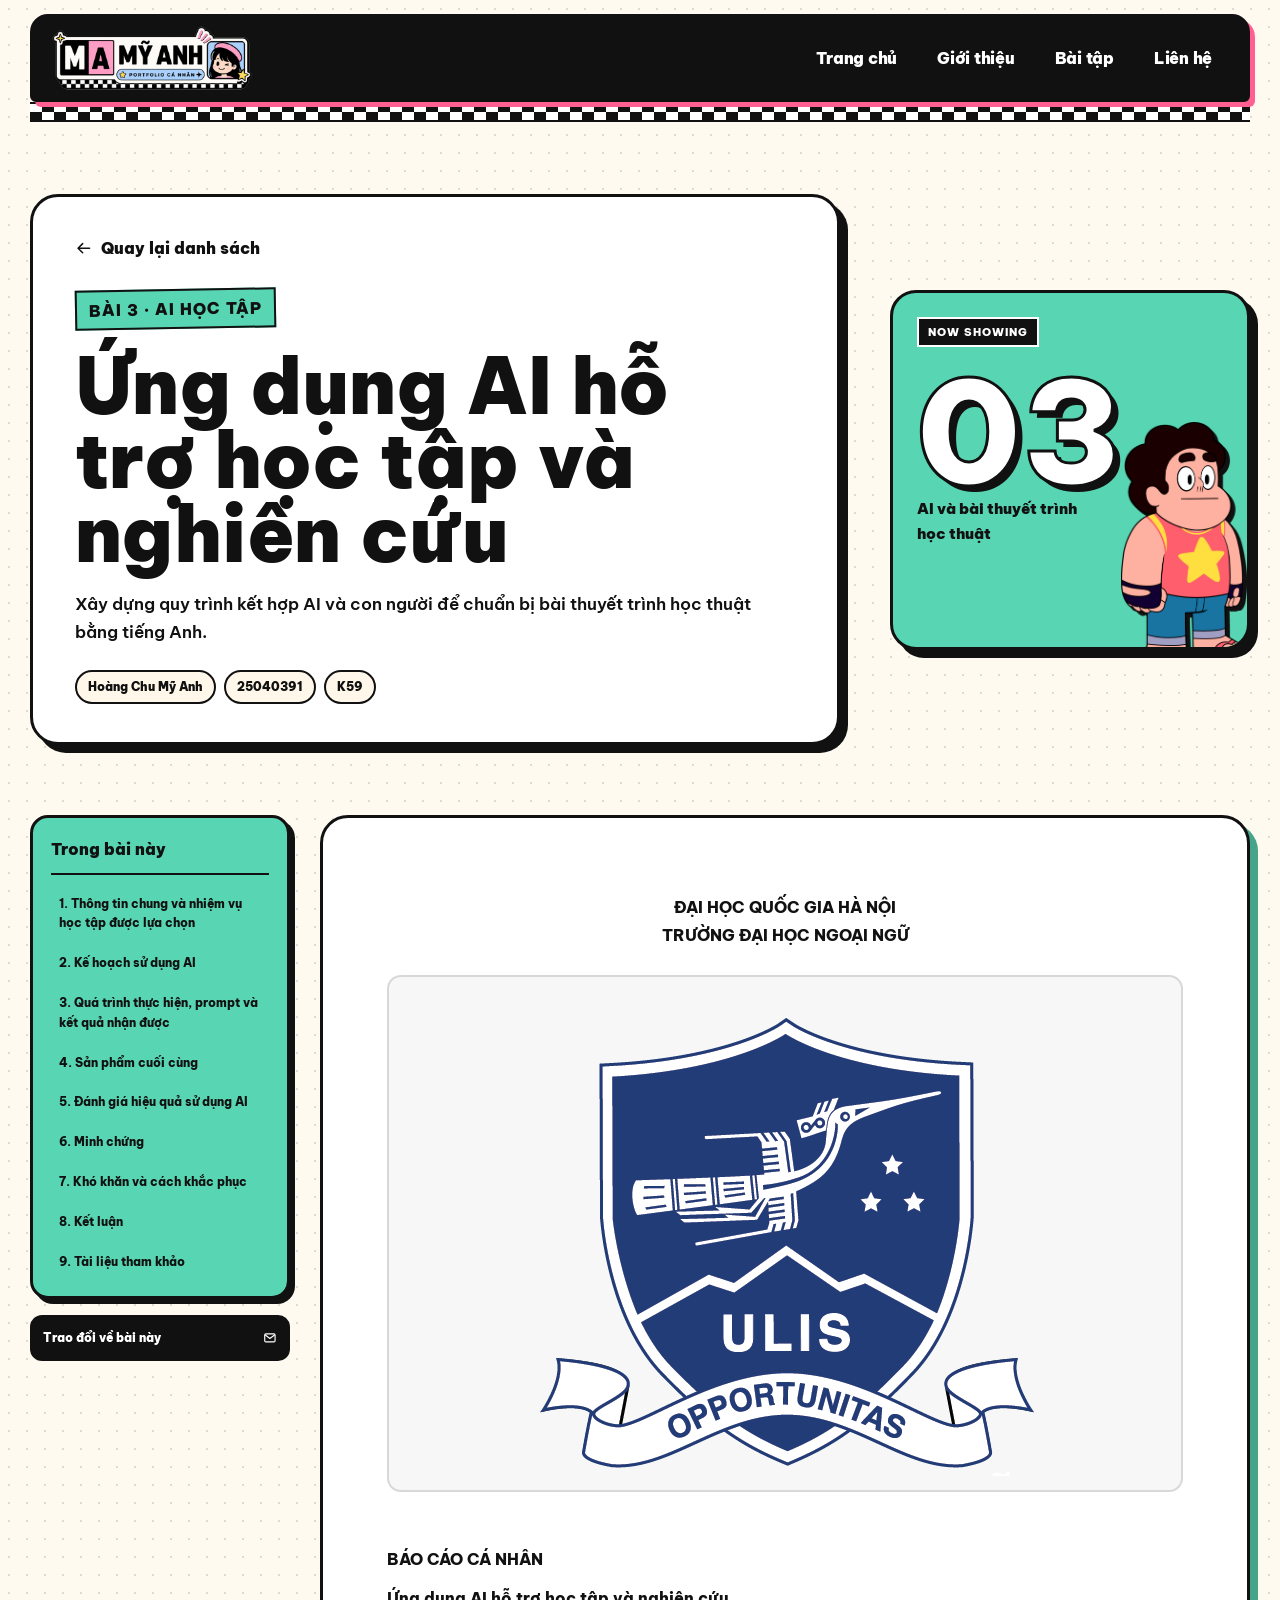
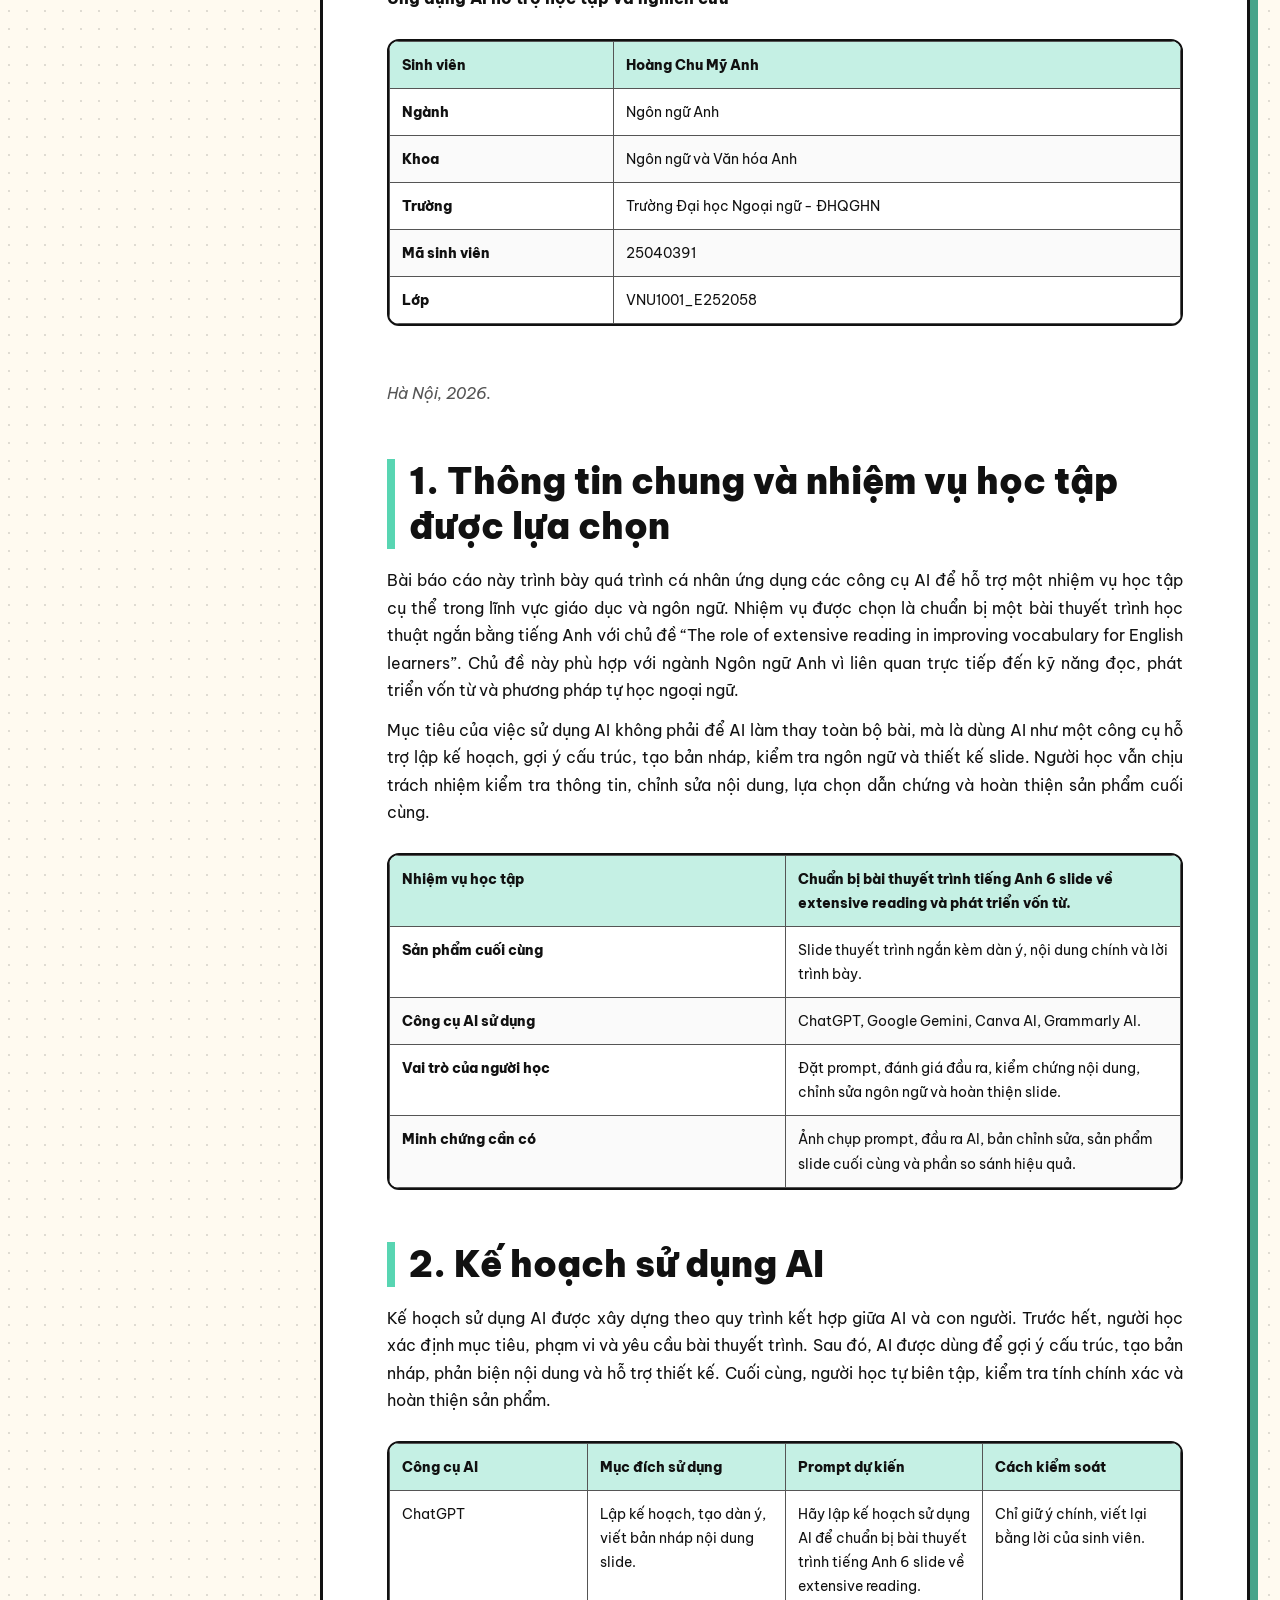
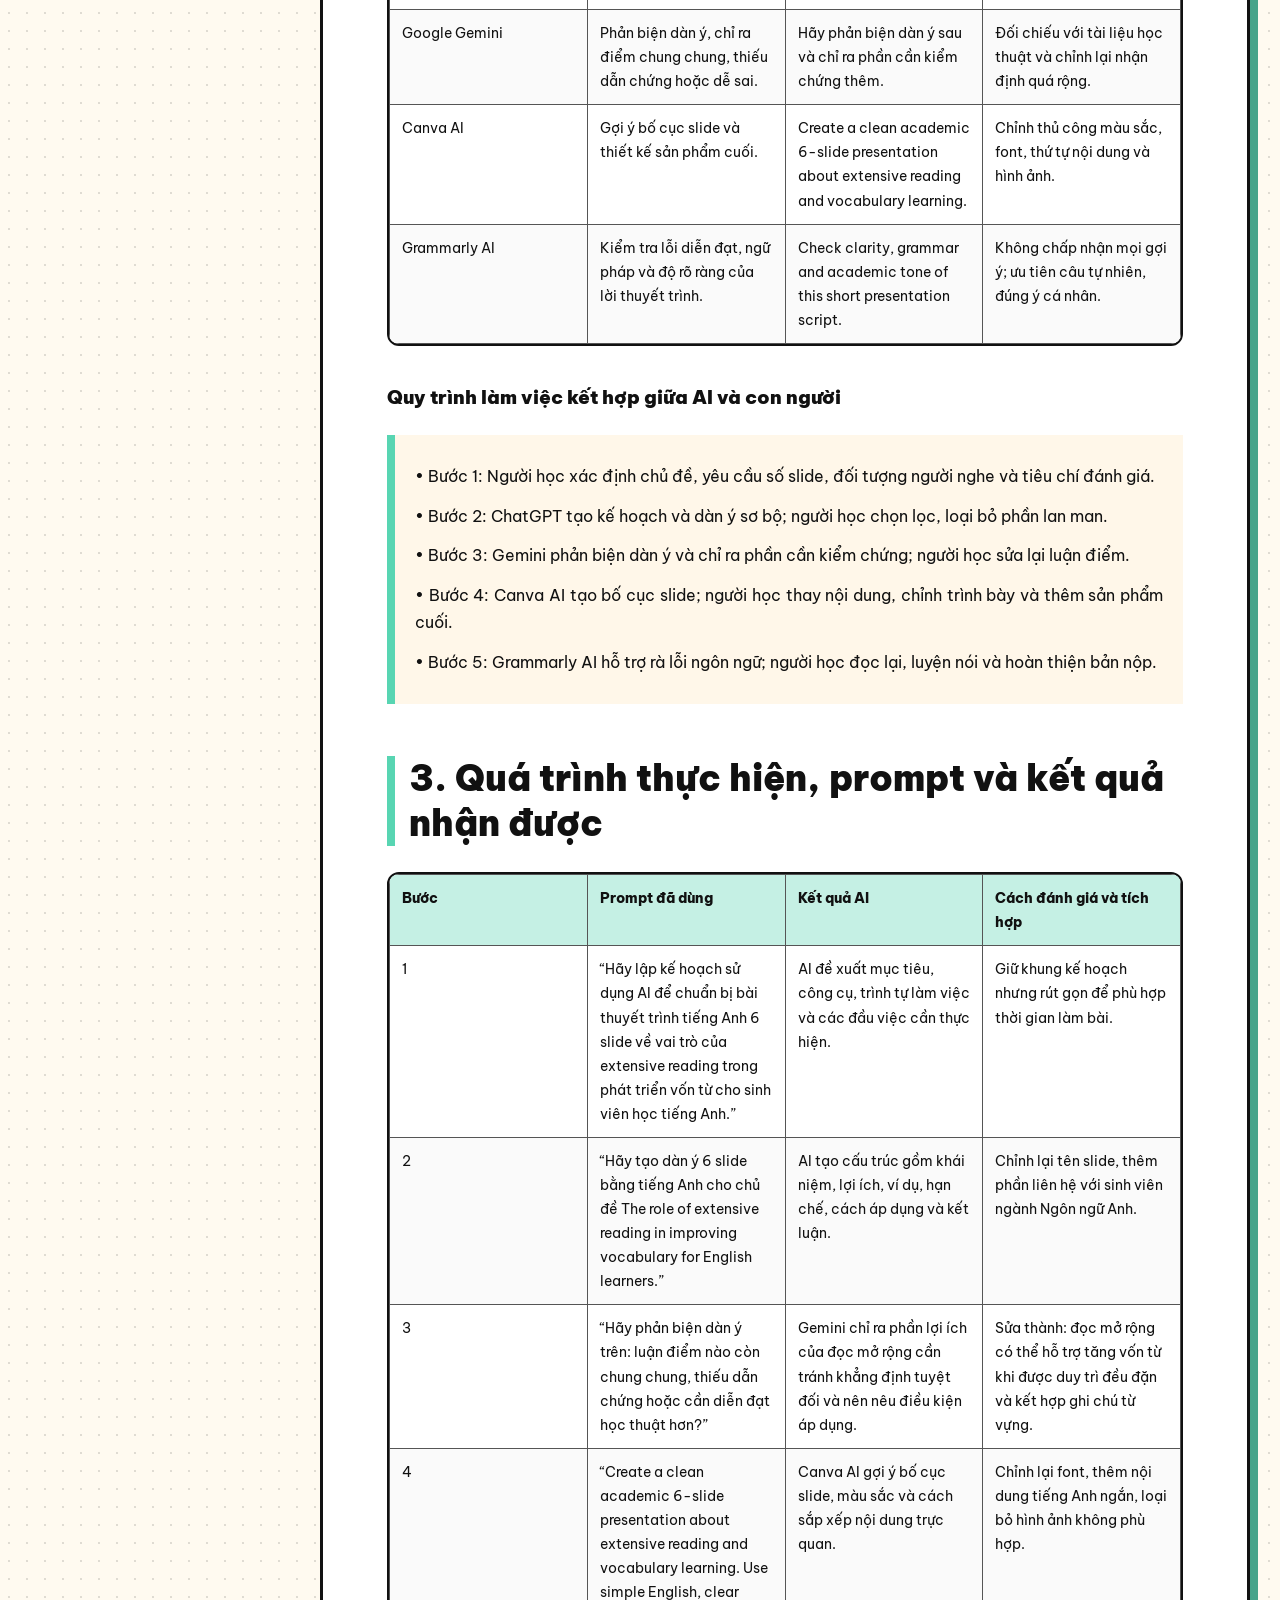
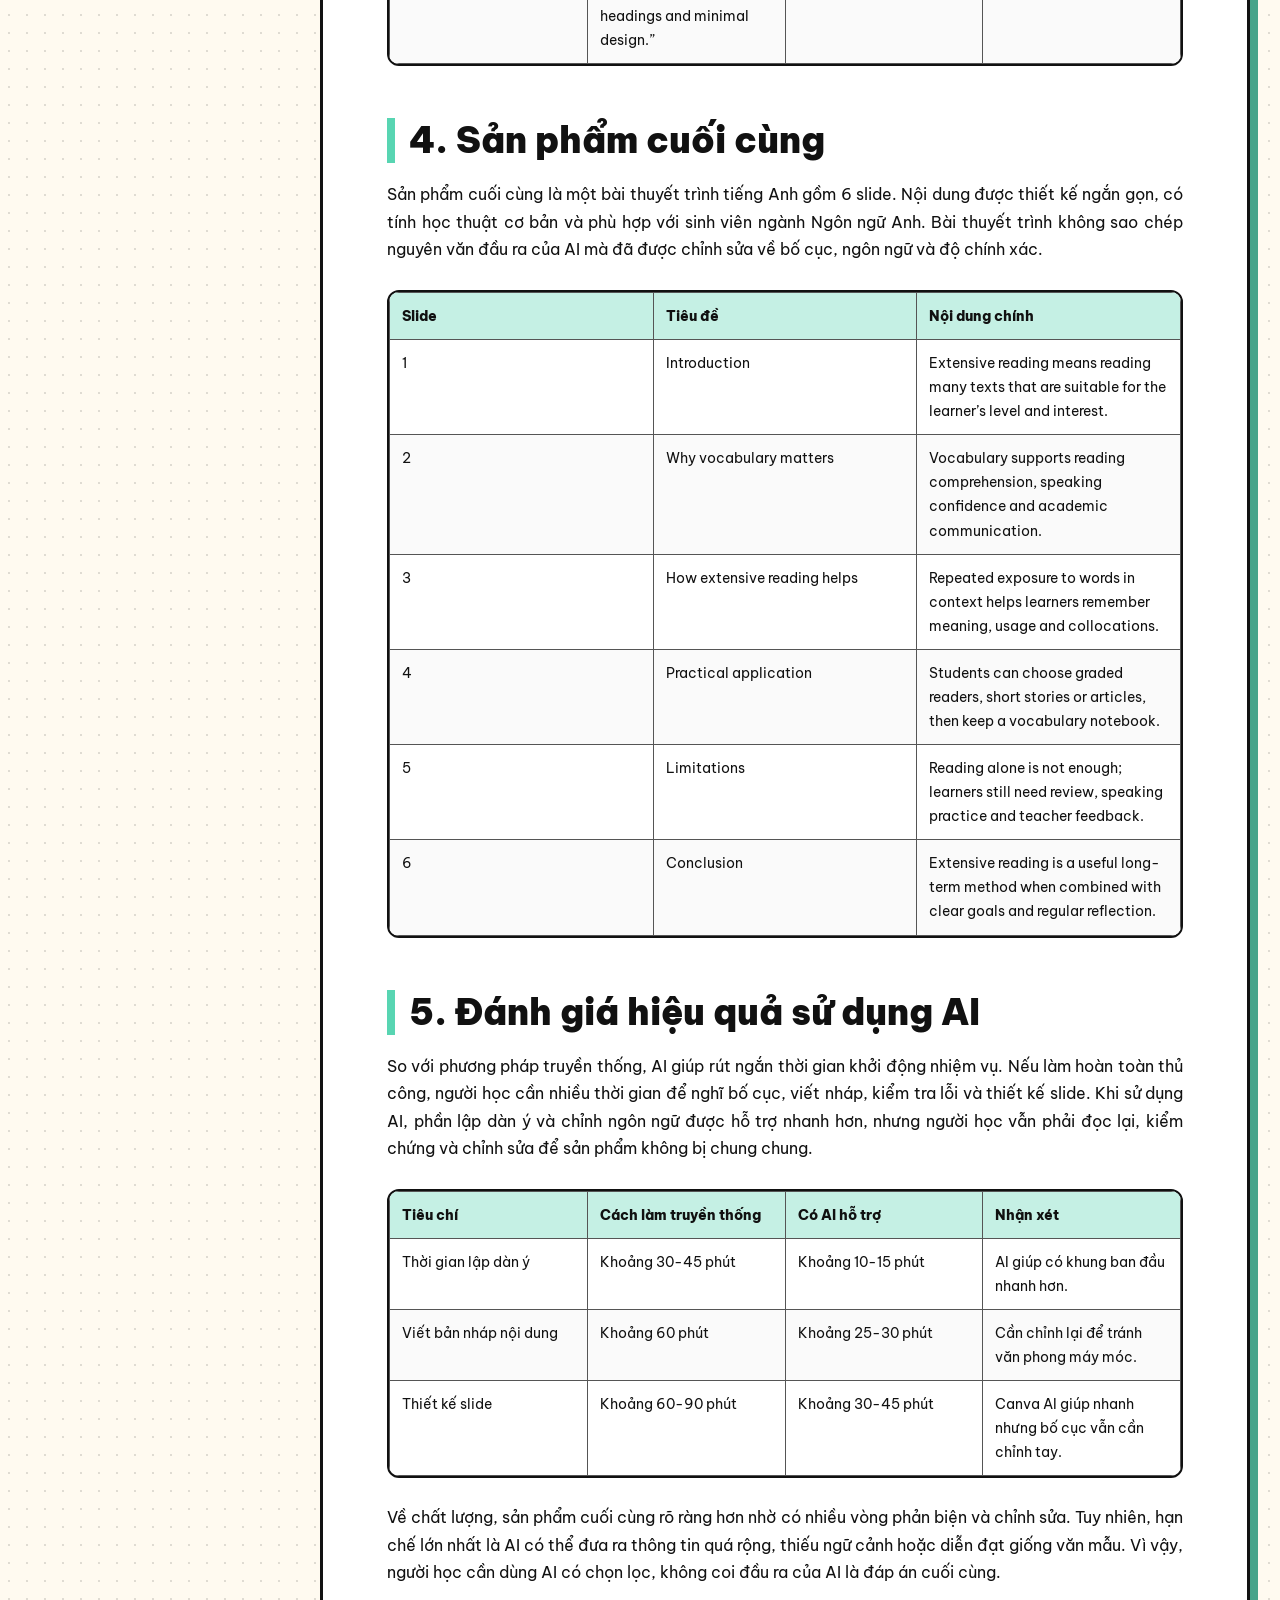
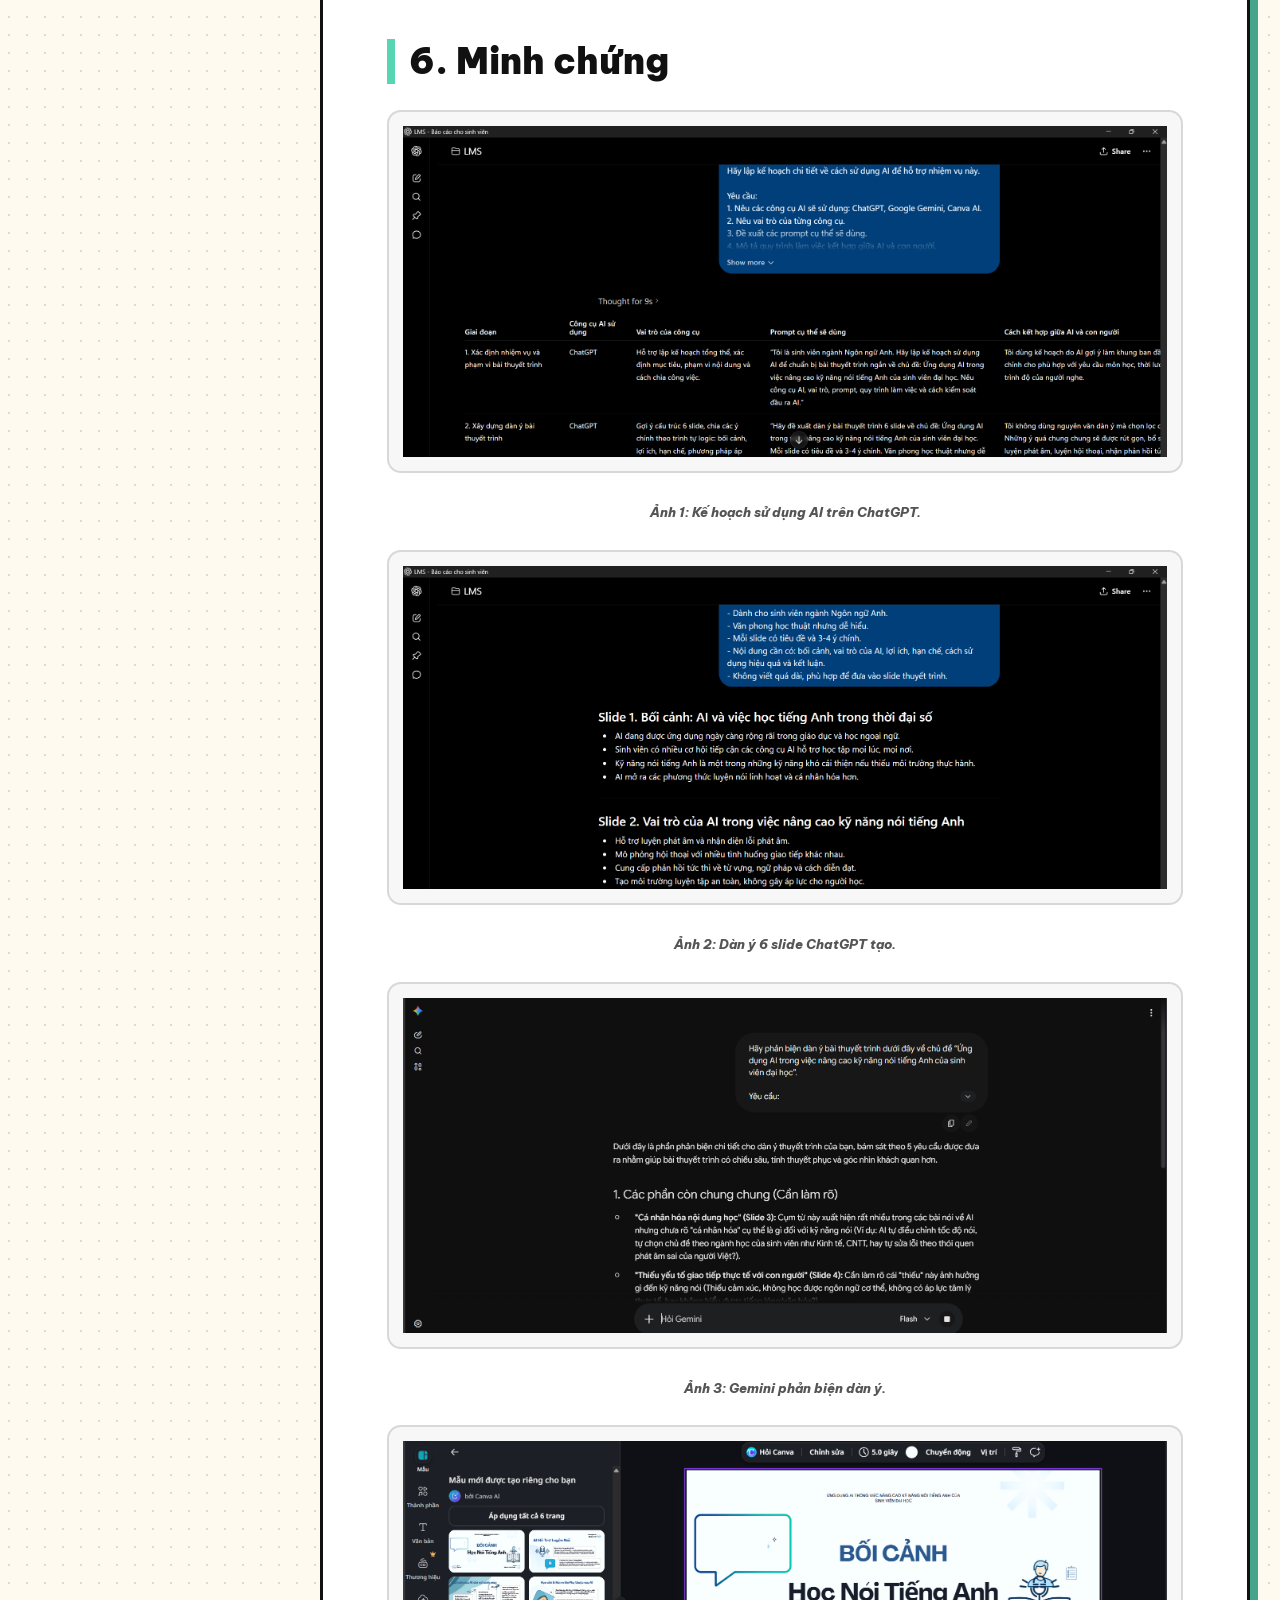
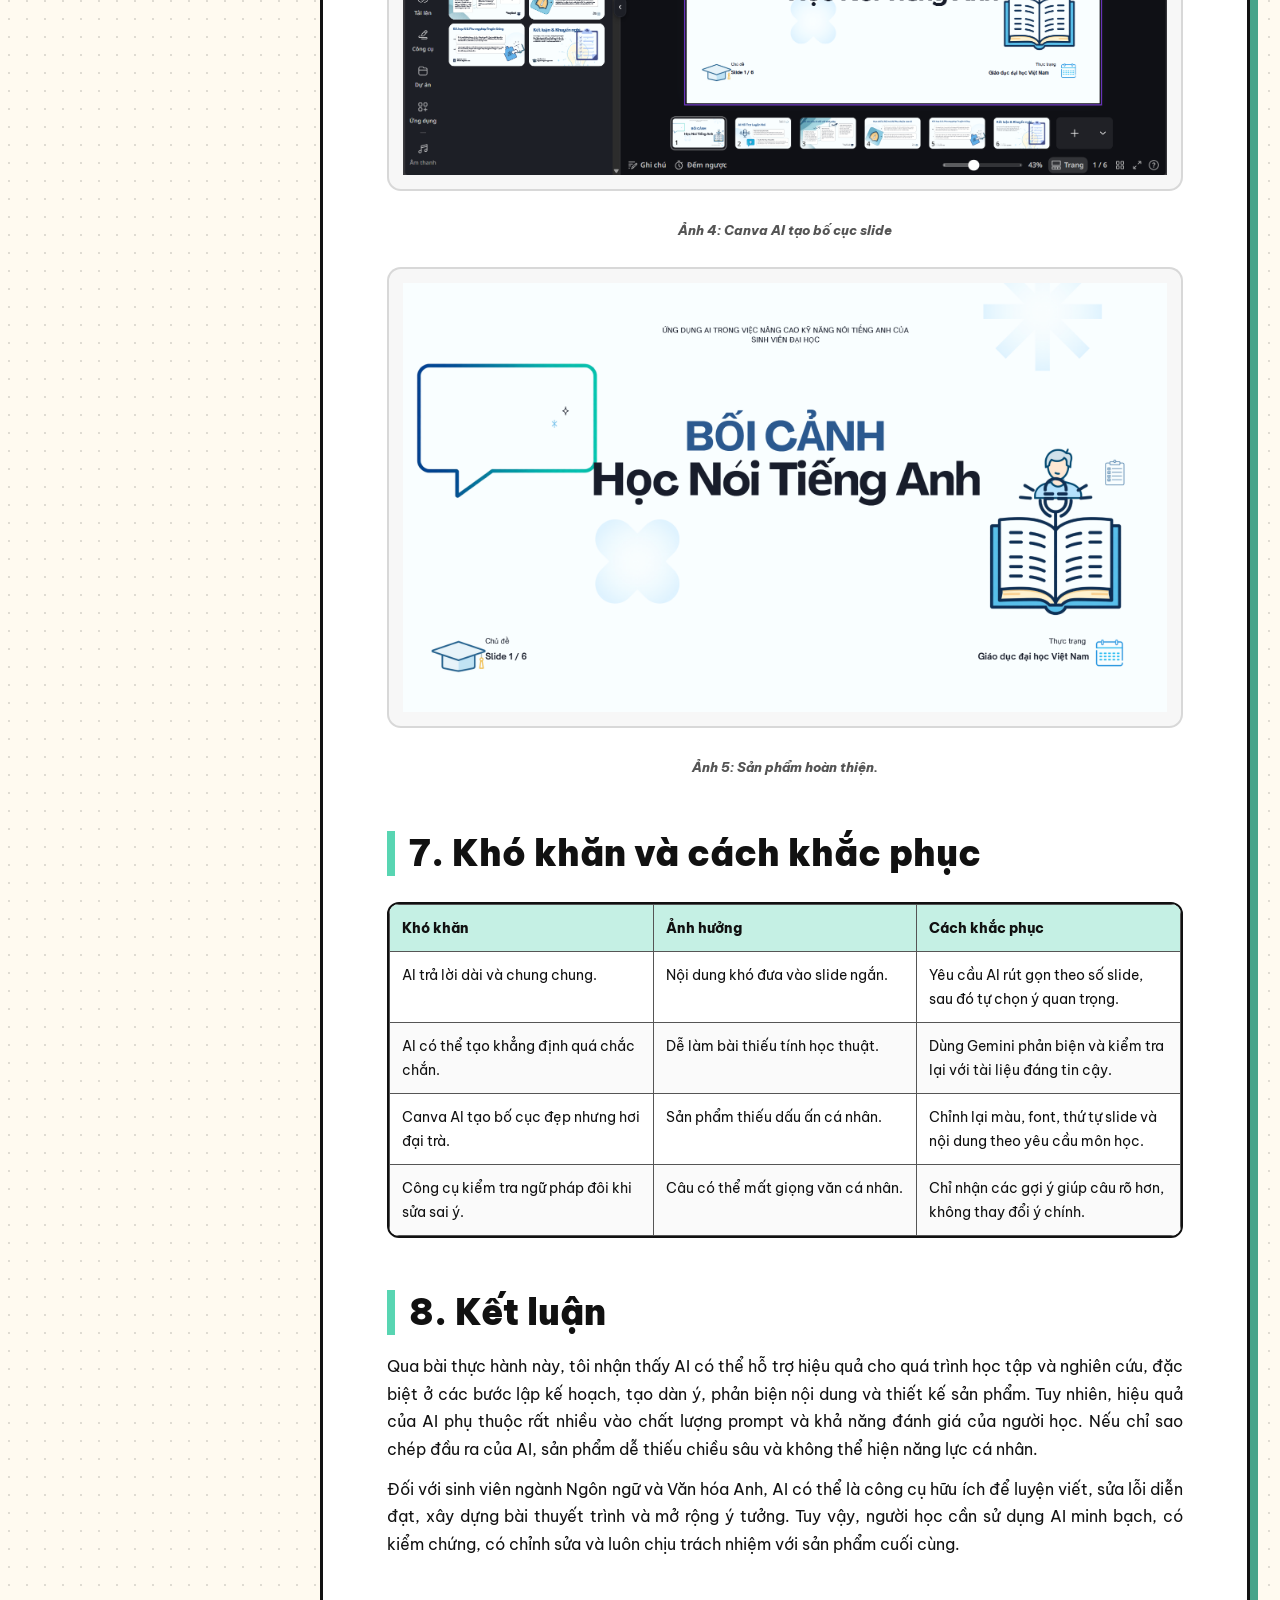
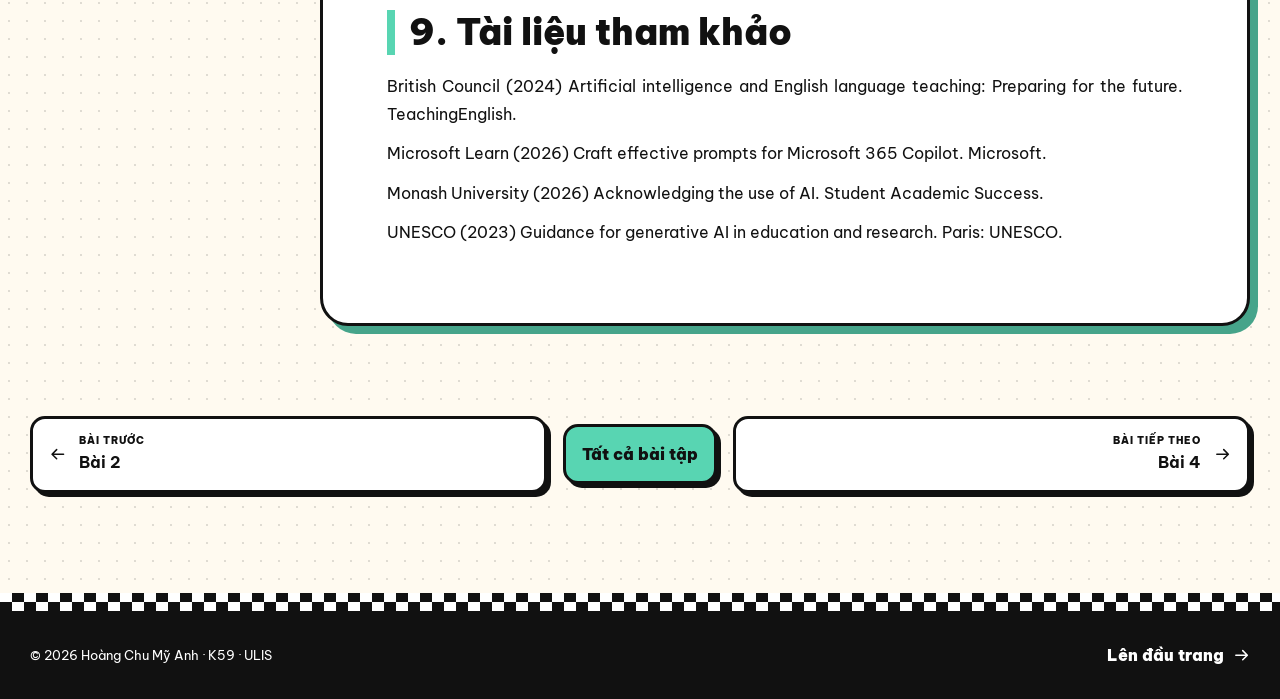
==== commit a04e6d98: "Fix miss ex3" ====
--- a/bai-3.html
+++ b/bai-3.html
@@ -95,8 +95,7 @@
 </table></div>
 <p><em><br/>
 Hà Nội, 2026.</em></p>
-<p><strong>1. Thông tin chung và nhiệm vụ học tập được lựa
-chọn</strong></p>
+<h2>1. Thông tin chung và nhiệm vụ học tập được lựa chọn</h2>
 <p>Bài báo cáo này trình bày quá trình cá nhân ứng dụng các công cụ AI
 để hỗ trợ một nhiệm vụ học tập cụ thể trong lĩnh vực giáo dục và ngôn
 ngữ. Nhiệm vụ được chọn là chuẩn bị một bài thuyết trình học thuật ngắn
@@ -143,7 +142,7 @@
 </tr>
 </tbody>
 </table></div>
-<p><strong>2. Kế hoạch sử dụng AI</strong></p>
+<h2>2. Kế hoạch sử dụng AI</h2>
 <p>Kế hoạch sử dụng AI được xây dựng theo quy trình kết hợp giữa AI và
 con người. Trước hết, người học xác định mục tiêu, phạm vi và yêu cầu
 bài thuyết trình. Sau đó, AI được dùng để gợi ý cấu trúc, tạo bản nháp,
@@ -198,7 +197,7 @@
 </tr>
 </tbody>
 </table></div>
-<p><strong>Quy trình làm việc kết hợp giữa AI và con người</strong></p>
+<h3>Quy trình làm việc kết hợp giữa AI và con người</h3>
 <blockquote>
 <p>• Bước 1: Người học xác định chủ đề, yêu cầu số slide, đối tượng
 người nghe và tiêu chí đánh giá.</p>
@@ -211,8 +210,7 @@
 <p>• Bước 5: Grammarly AI hỗ trợ rà lỗi ngôn ngữ; người học đọc lại,
 luyện nói và hoàn thiện bản nộp.</p>
 </blockquote>
-<p><strong>3. Quá trình thực hiện, prompt và kết quả nhận
-được</strong></p>
+<h2>3. Quá trình thực hiện, prompt và kết quả nhận được</h2>
 <div class="table-scroll"><table>
 <colgroup>
 <col style="width: 25%"/>
@@ -268,7 +266,7 @@
 </tr>
 </tbody>
 </table></div>
-<p><strong>4. Sản phẩm cuối cùng</strong></p>
+<h2>4. Sản phẩm cuối cùng</h2>
 <p>Sản phẩm cuối cùng là một bài thuyết trình tiếng Anh gồm 6 slide. Nội
 dung được thiết kế ngắn gọn, có tính học thuật cơ bản và phù hợp với
 sinh viên ngành Ngôn ngữ Anh. Bài thuyết trình không sao chép nguyên văn
@@ -326,7 +324,7 @@
 </tr>
 </tbody>
 </table></div>
-<p><strong>5. Đánh giá hiệu quả sử dụng AI</strong></p>
+<h2>5. Đánh giá hiệu quả sử dụng AI</h2>
 <p>So với phương pháp truyền thống, AI giúp rút ngắn thời gian khởi động
 nhiệm vụ. Nếu làm hoàn toàn thủ công, người học cần nhiều thời gian để
 nghĩ bố cục, viết nháp, kiểm tra lỗi và thiết kế slide. Khi sử dụng AI,
@@ -374,7 +372,7 @@
 tin quá rộng, thiếu ngữ cảnh hoặc diễn đạt giống văn mẫu. Vì vậy, người
 học cần dùng AI có chọn lọc, không coi đầu ra của AI là đáp án cuối
 cùng.</p>
-<p><strong>6. Minh chứng</strong></p>
+<h2>6. Minh chứng</h2>
 <figure class="report-figure"><img alt="Minh chứng Bài 3" decoding="async" loading="lazy" src="assets/docs/bai-3/media/image2.png" style="max-width:100%;height:auto;"/></figure>
 <p class="report-caption"><em>Ảnh 1: Kế hoạch sử dụng AI trên ChatGPT.</em></p>
 <figure class="report-figure"><img alt="Minh chứng Bài 3" decoding="async" loading="lazy" src="assets/docs/bai-3/media/image3.png" style="max-width:100%;height:auto;"/></figure>
@@ -385,7 +383,7 @@
 <p class="report-caption"><em>Ảnh 4: Canva AI tạo bố cục slide</em></p>
 <figure class="report-figure"><img alt="Minh chứng Bài 3" decoding="async" loading="lazy" src="assets/docs/bai-3/media/image6.png" style="max-width:100%;height:auto;"/></figure>
 <p class="report-caption"><em>Ảnh 5: Sản phẩm hoàn thiện.</em></p>
-<p><strong>7. Khó khăn và cách khắc phục</strong></p>
+<h2>7. Khó khăn và cách khắc phục</h2>
 <div class="table-scroll"><table>
 <colgroup>
 <col style="width: 33%"/>
@@ -424,7 +422,7 @@
 </tr>
 </tbody>
 </table></div>
-<p><strong>8. Kết luận</strong></p>
+<h2>8. Kết luận</h2>
 <p>Qua bài thực hành này, tôi nhận thấy AI có thể hỗ trợ hiệu quả cho
 quá trình học tập và nghiên cứu, đặc biệt ở các bước lập kế hoạch, tạo
 dàn ý, phản biện nội dung và thiết kế sản phẩm. Tuy nhiên, hiệu quả của
@@ -435,7 +433,7 @@
 hữu ích để luyện viết, sửa lỗi diễn đạt, xây dựng bài thuyết trình và mở
 rộng ý tưởng. Tuy vậy, người học cần sử dụng AI minh bạch, có kiểm
 chứng, có chỉnh sửa và luôn chịu trách nhiệm với sản phẩm cuối cùng.</p>
-<p><strong>9. Tài liệu tham khảo</strong></p>
+<h2>9. Tài liệu tham khảo</h2>
 <p>British Council (2024) Artificial intelligence and English language
 teaching: Preparing for the future. TeachingEnglish.</p>
 <p>Microsoft Learn (2026) Craft effective prompts for Microsoft 365
--- a/style.css
+++ b/style.css
@@ -108,3 +108,5 @@
 .project-copy h3{line-height:1.24;letter-spacing:-.55px}
 .nav-links a{letter-spacing:-.25px}
 .report-content{font-family:var(--font-body)}
+
+.toc-empty{display:block;font-size:14px;color:#666;font-weight:700}
